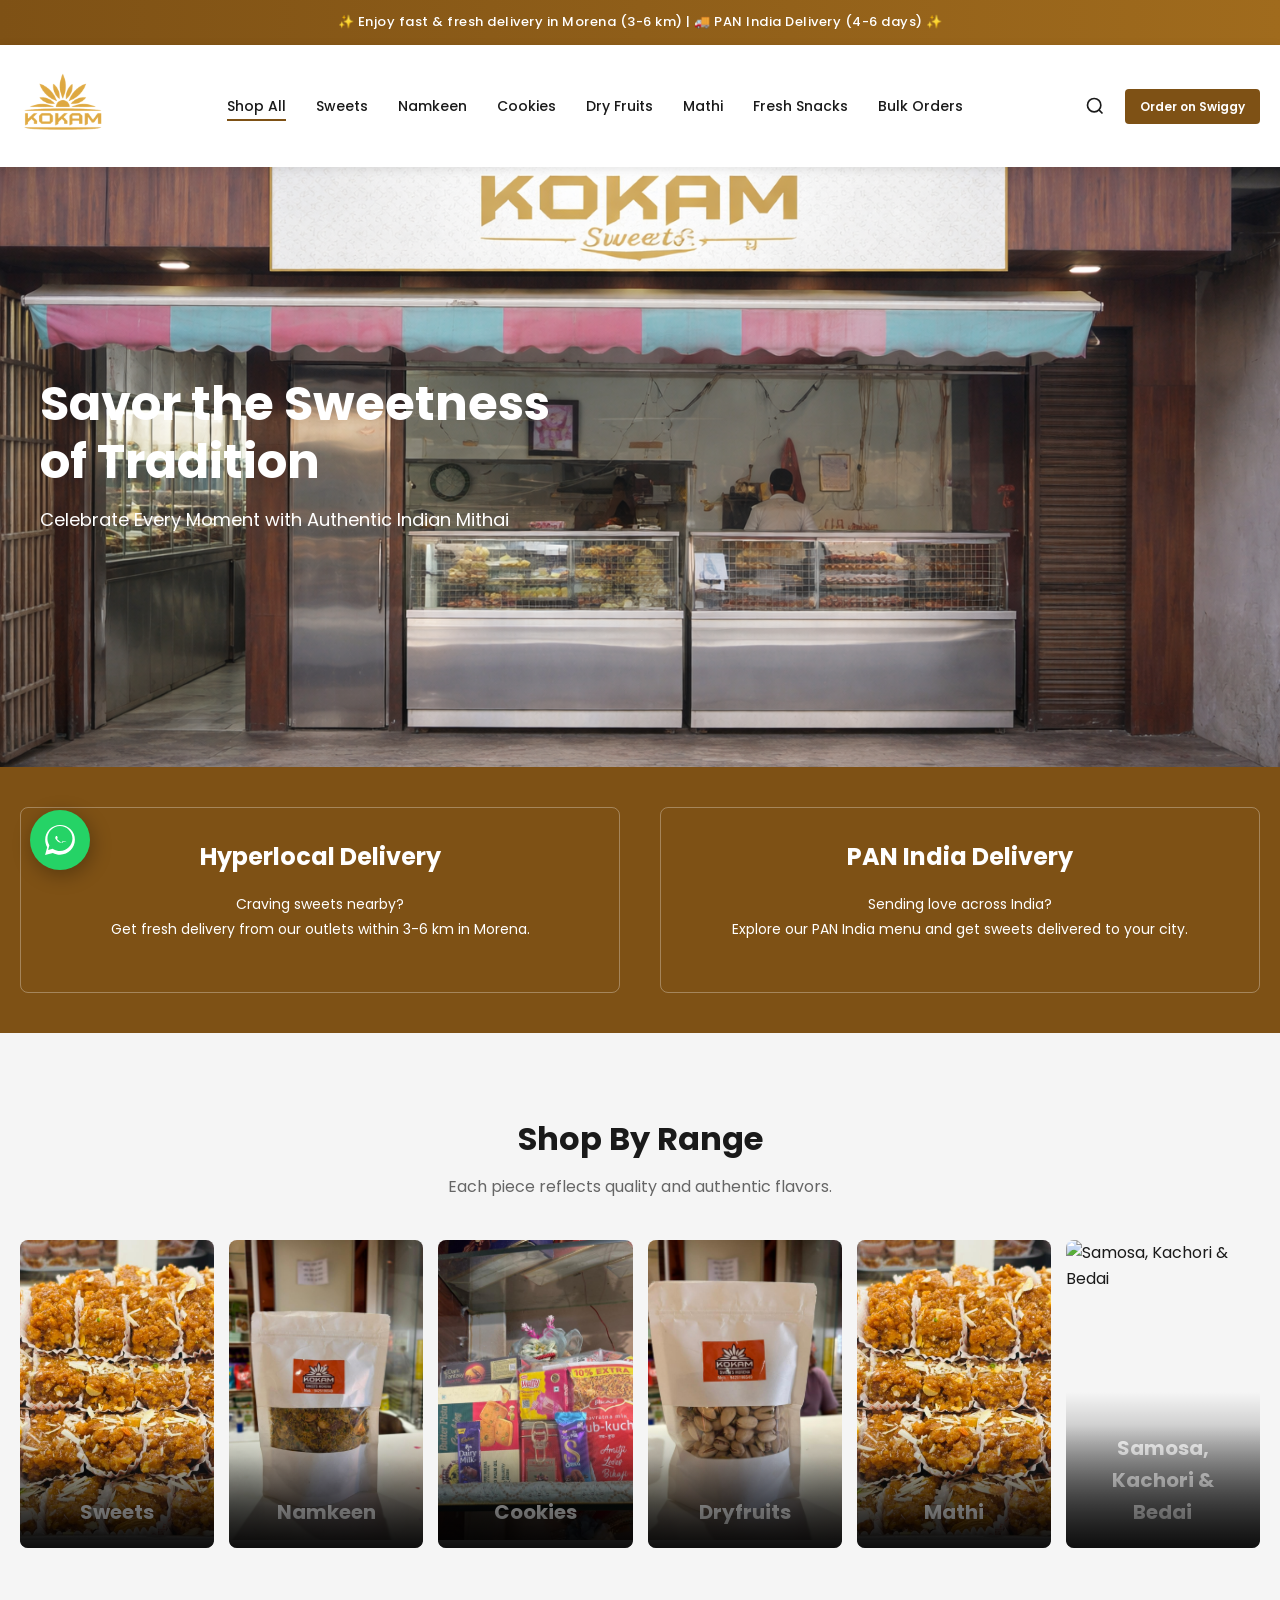
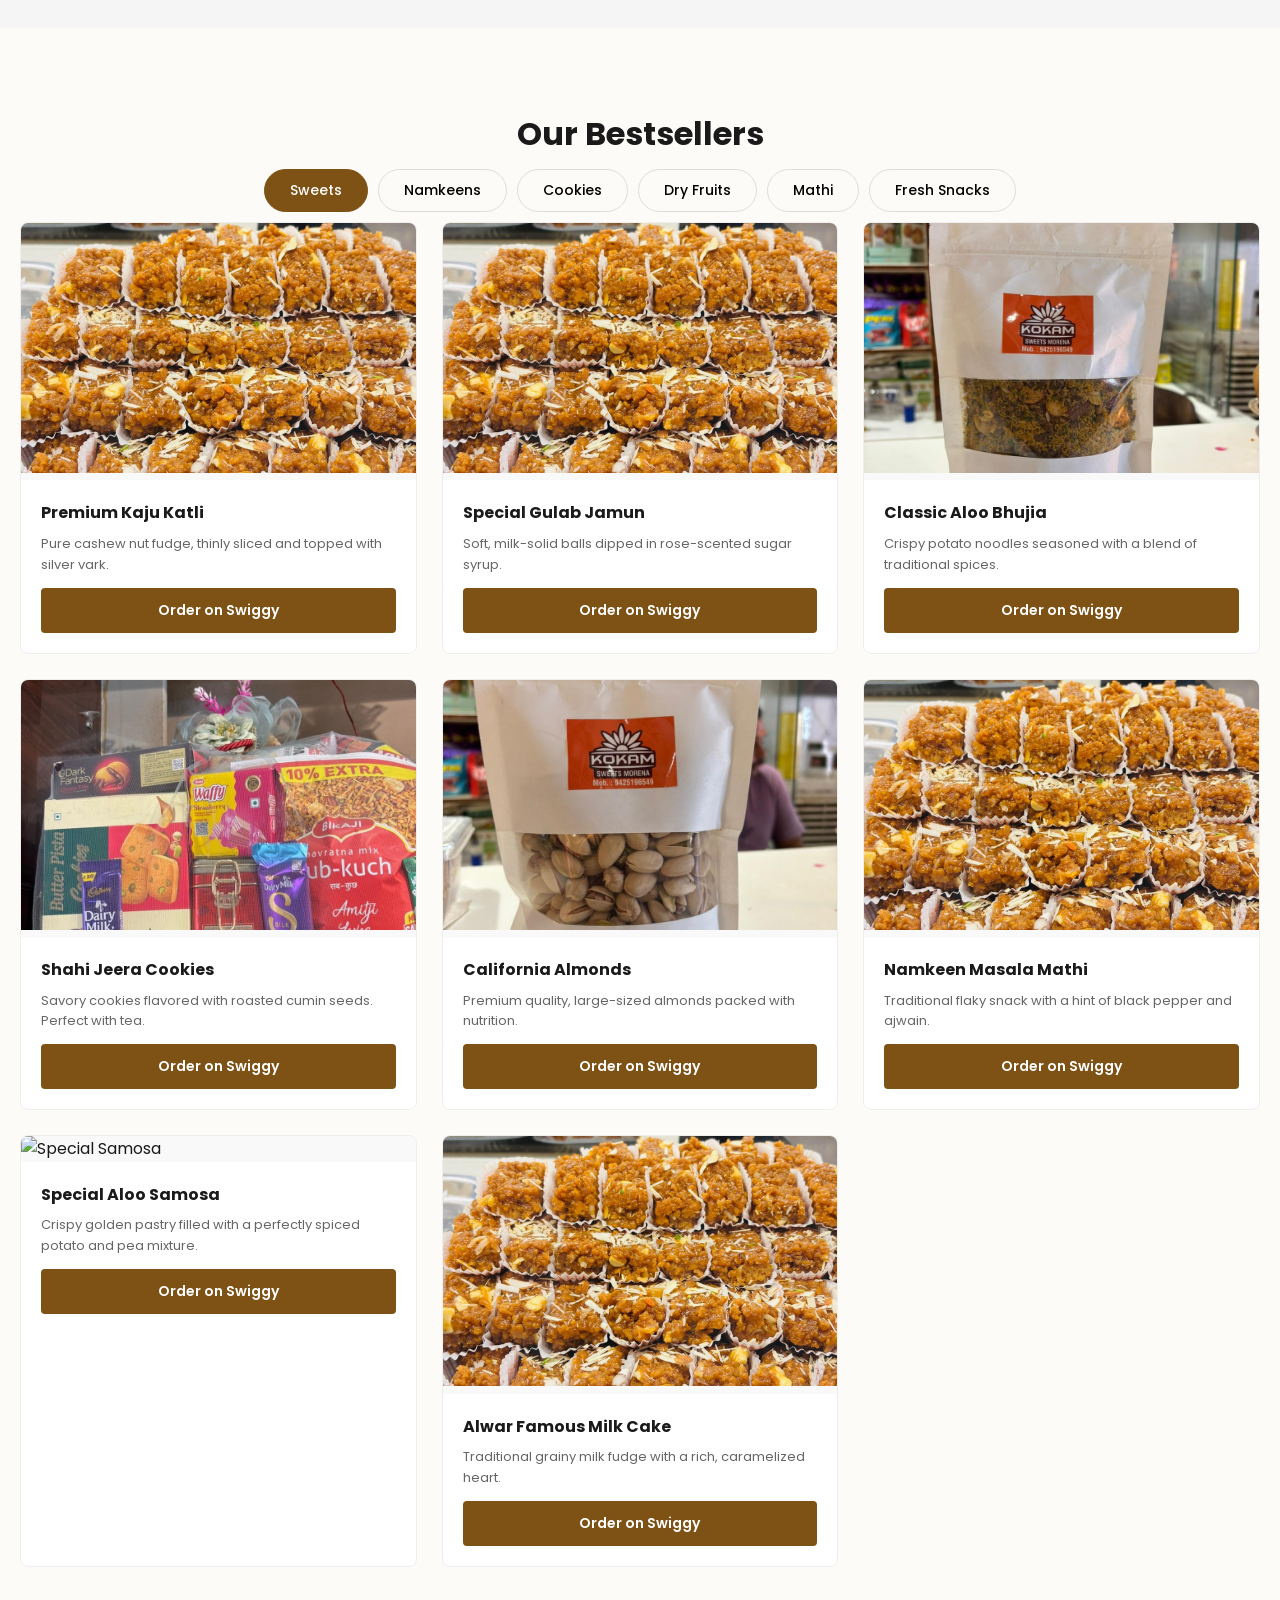
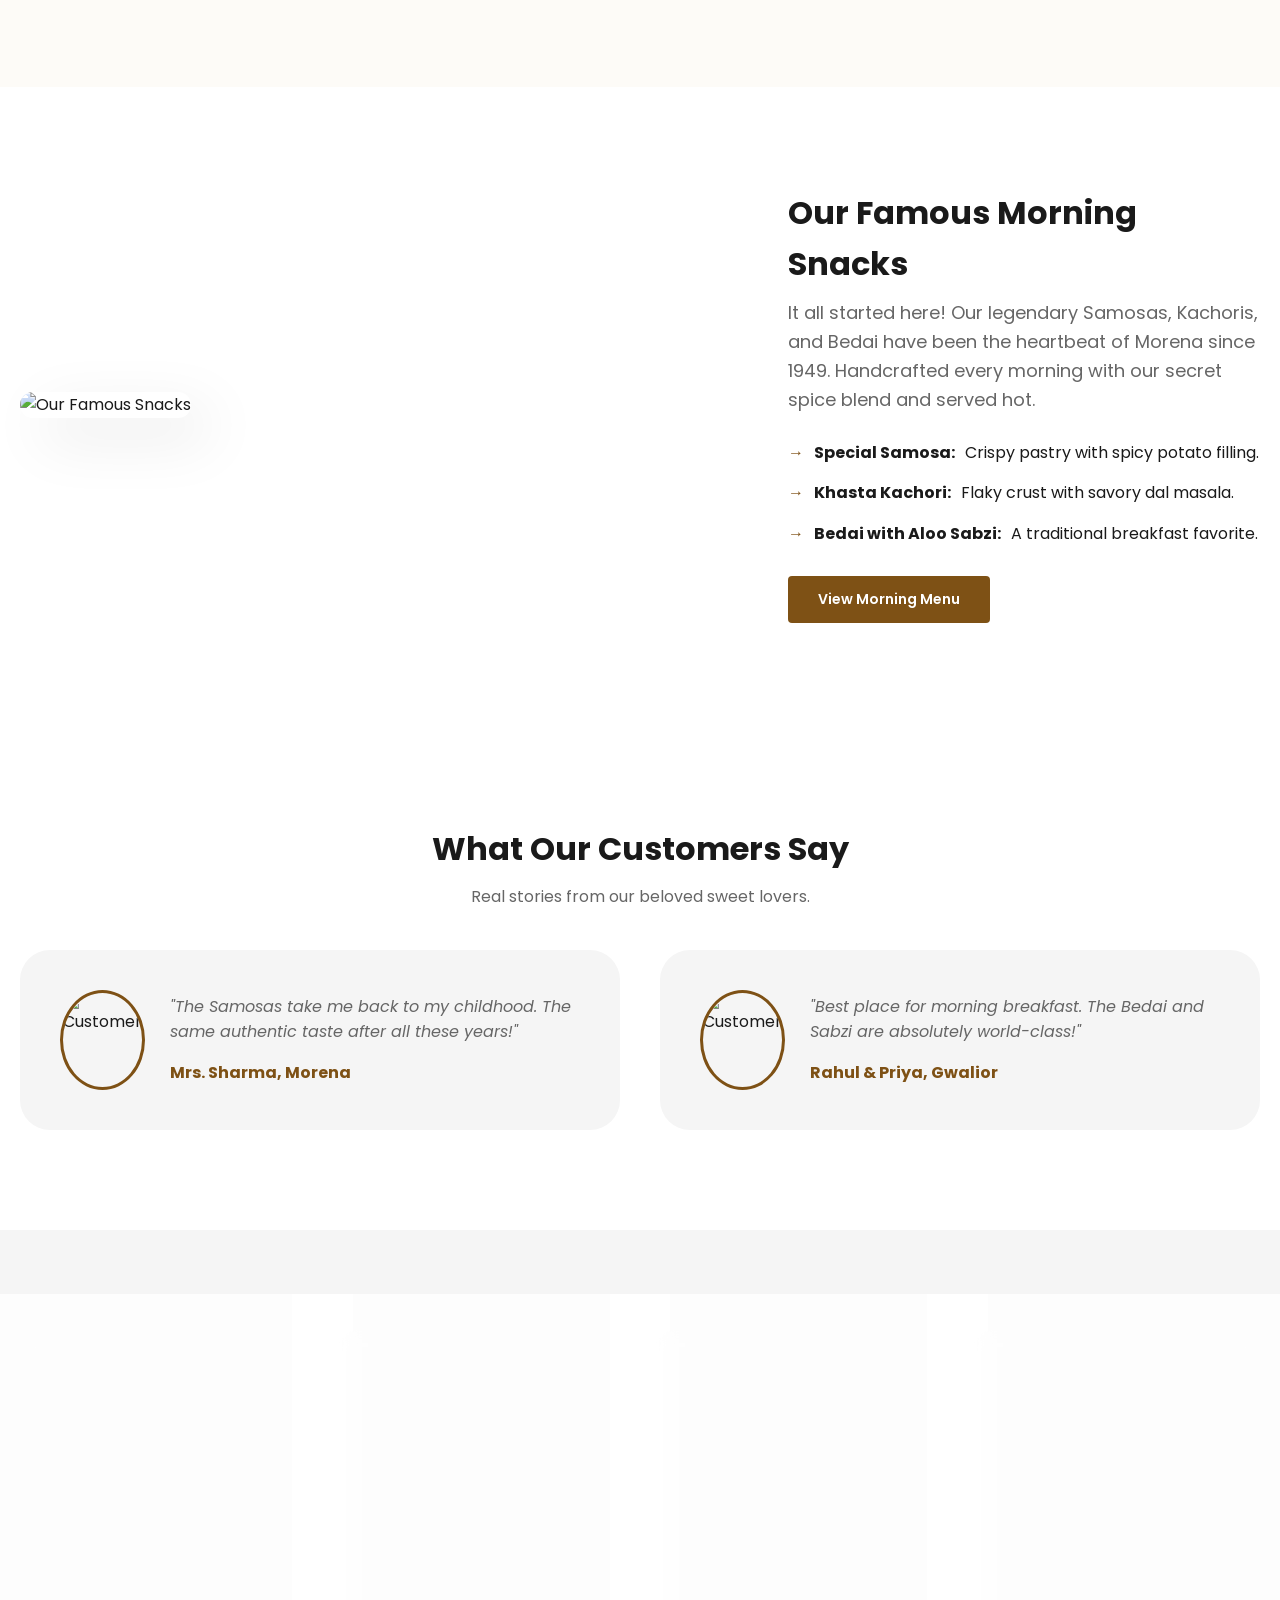
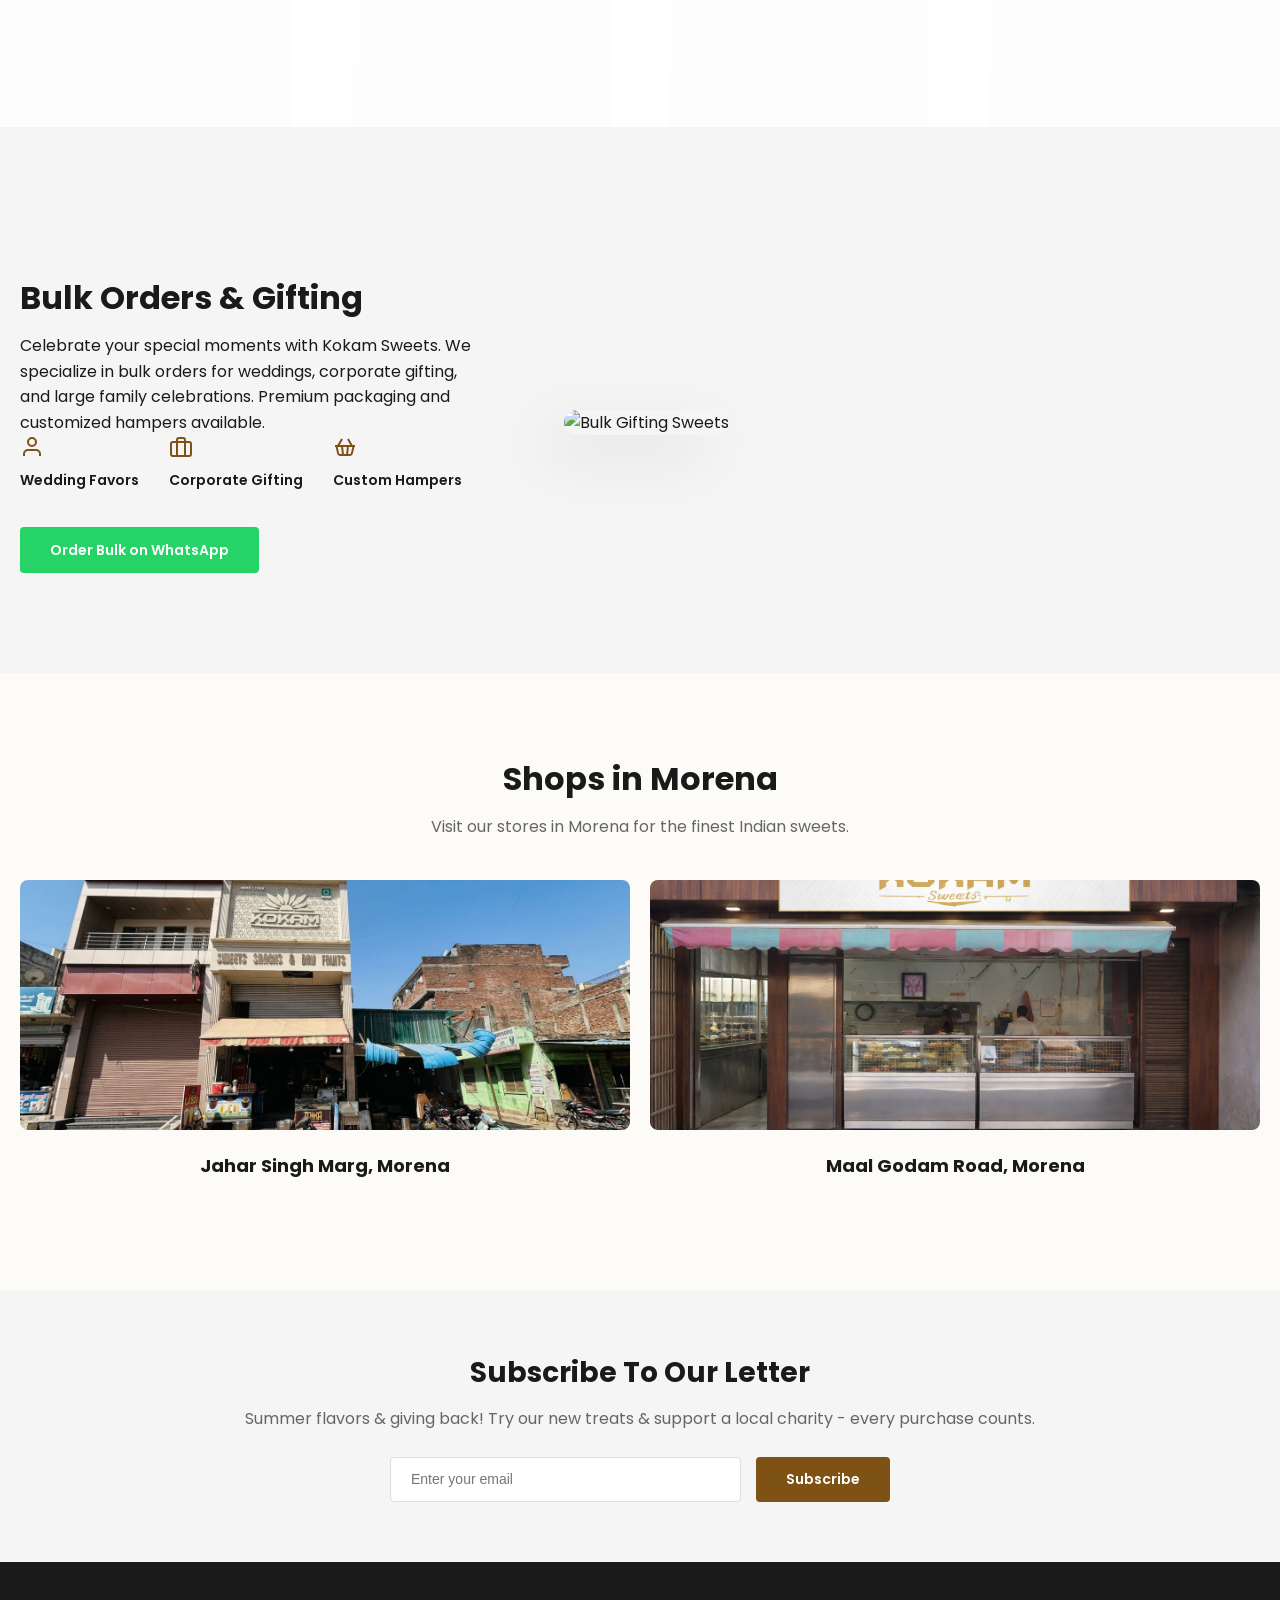
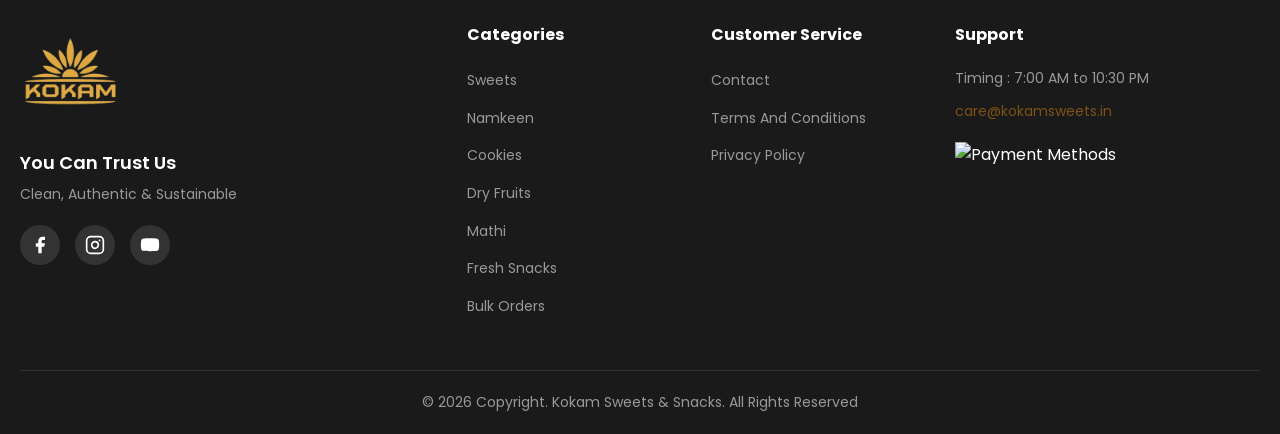
==== index.html @ e4f8dd23 "🚀 Initial deploy for Kokam Sweets: Premium UI & Features" ====
<!DOCTYPE html>
<html lang="en">

<head>
    <meta charset="UTF-8">
    <meta name="viewport" content="width=device-width, initial-scale=1.0">
    <title>Kokam Sweets & Snacks | Authentic Indian Flavors Since 1949</title>
    <meta name="description" content="Discover the legendary taste of Kokam Sweets. Famous for Samosas, Kachoris, and premium Mithai since 1949 in Morena. Order online via Swiggy.">
    <link rel="icon" type="image/png" href="Orange and White Traditional Elegant Indian Sweets Instagram Post.png">
    <link rel="stylesheet" href="styles.css">
    <link rel="preconnect" href="https://fonts.googleapis.com">
    <link rel="preconnect" href="https://fonts.gstatic.com" crossorigin>
    <link href="https://fonts.googleapis.com/css2?family=Poppins:wght@300;400;500;600;700&display=swap"
        rel="stylesheet">
</head>

<body>
    <div class="scroll-progress" id="scrollProgress"></div>
    <div class="bg-blob blob-1"></div>
    <div class="bg-blob blob-2"></div>
    
    <div class="announcement-bar">
        <p>✨ Enjoy fast & fresh delivery in Morena (3-6 km) | 🚚 PAN India Delivery (4-6 days) ✨</p>
    </div>

    <header class="header">
        <div class="container">
            <div class="header-content">
                <a href="index.html" class="logo">
                    <img src="Orange and White Traditional Elegant Indian Sweets Instagram Post.png" alt="Kokam Sweets">
                </a>

                <button class="mobile-menu-btn" onclick="toggleMenu()">
                    <span></span>
                    <span></span>
                    <span></span>
                </button>

                <nav class="nav" id="nav">
                    <button class="nav-close" onclick="toggleMenu()">&times;</button>
                    <ul class="nav-list">
                        <li><a href="index.html" class="nav-link active">Shop All</a></li>
                        <li><a href="sweets.html" class="nav-link">Sweets</a></li>
                        <li><a href="namkeen.html" class="nav-link">Namkeen</a></li>
                        <li><a href="cookies.html" class="nav-link">Cookies</a></li>
                        <li><a href="dryfruits.html" class="nav-link">Dry Fruits</a></li>
                        <li><a href="mathi.html" class="nav-link">Mathi</a></li>
                        <li><a href="snacks.html" class="nav-link">Fresh Snacks</a></li>
                        <li><a href="#bulk" class="nav-link">Bulk Orders</a></li>
                    </ul>
                </nav>
                <div class="nav-overlay" onclick="toggleMenu()"></div>

                <div class="header-actions">
                    <button class="search-btn">
                        <svg xmlns="http://www.w3.org/2000/svg" width="20" height="20" viewBox="0 0 24 24" fill="none"
                            stroke="currentColor" stroke-width="2">
                            <circle cx="11" cy="11" r="8"></circle>
                            <path d="m21 21-4.3-4.3"></path>
                        </svg>
                    </button>
                    <a href="https://www.swiggy.com/city/morena/kokam-sweets-jiwaji-ganj-rest1134304" class="btn-primary" style="padding: 8px 15px; font-size: 12px;">Order on Swiggy</a>
                </div>
            </div>
        </div>
    </header>



    <section class="hero">
        <div class="hero-slider">
            <div class="hero-slide active">
                <img src="banner1.png" alt="Savor the Sweetness of Tradition">
                <div class="hero-content">
                    <h1>Savor the Sweetness<br>of Tradition</h1>
                    <p>Celebrate Every Moment with Authentic Indian Mithai</p>
                </div>
            </div>
        </div>
    </section>

    <section class="delivery-options">
        <div class="container">
            <div class="delivery-grid">
                <div class="delivery-card">
                    <h3>Hyperlocal Delivery</h3>
                    <p>Craving sweets nearby?<br>Get fresh delivery from our outlets within 3-6 km in Morena.</p>
                </div>
                <div class="delivery-card">
                    <h3>PAN India Delivery</h3>
                    <p>Sending love across India?<br>Explore our PAN India menu and get sweets delivered to your city.
                    </p>
                </div>
            </div>
        </div>
    </section>

    <section class="categories reveal">
        <div class="container">
            <h2 class="section-title">Shop By Range</h2>
            <p class="section-subtitle">Each piece reflects quality and authentic flavors.</p>
            <div class="category-grid">
                <a href="sweets.html" class="category-card">
                    <img src="sweets.jpeg"
                        alt="Sweets">
                    <h3>Sweets</h3>
                </a>
                <a href="namkeen.html" class="category-card">
                    <img src="namkeen.jpeg"
                        alt="Namkeen">
                    <h3>Namkeen</h3>
                </a>
                <a href="cookies.html" class="category-card">
                    <img src="cookies.jpeg"
                        alt="Cookies">
                    <h3>Cookies</h3>
                </a>
                <a href="dryfruits.html" class="category-card">
                    <img src="dryfruits.jpeg"
                        alt="Dryfruits">
                    <h3>Dryfruits</h3>
                </a>
                 <a href="mathi.html" class="category-card">
                    <img src="sweets.jpeg"
                        alt="Mathi">
                    <h3>Mathi</h3>
                </a>
                <a href="snacks.html" class="category-card">
                    <img src="signature_snacks_samosa_kachori_1778183928859.png"
                        alt="Samosa, Kachori & Bedai">
                    <h3>Samosa, Kachori & Bedai</h3>
                </a>
            </div>
        </div>
    </section>

    <section class="bestsellers reveal" id="products">
        <div class="container">
            <h2 class="section-title">Our Bestsellers</h2>
            <div class="product-tabs">
                <button class="tab-btn active" data-category="sweets">Sweets</button>
                <button class="tab-btn" data-category="namkeen">Namkeens</button>
                <button class="tab-btn" data-category="cookies">Cookies</button>
                <button class="tab-btn" data-category="dryfruits">Dry Fruits</button>
                <button class="tab-btn" data-category="mathi">Mathi</button>
                <button class="tab-btn" data-category="snacks">Fresh Snacks</button>
                        <div class="product-grid">
                <div class="product-card" data-category="sweets">
                    <div class="product-image">
                        <img src="sweets.jpeg" alt="Kaju Katli">
                    </div>
                    <div class="product-info">
                        <h3>Premium Kaju Katli</h3>
                        <p class="product-desc">Pure cashew nut fudge, thinly sliced and topped with silver vark.</p>
                        <button class="add-to-cart">Order on Swiggy</button>
                    </div>
                </div>

                <div class="product-card" data-category="sweets">
                    <div class="product-image">
                        <img src="sweets.jpeg" alt="Gulab Jamun">
                    </div>
                    <div class="product-info">
                        <h3>Special Gulab Jamun</h3>
                        <p class="product-desc">Soft, milk-solid balls dipped in rose-scented sugar syrup.</p>
                        <button class="add-to-cart">Order on Swiggy</button>
                    </div>
                </div>

                <div class="product-card" data-category="namkeen">
                    <div class="product-image">
                        <img src="namkeen.jpeg" alt="Aloo Bhujia">
                    </div>
                    <div class="product-info">
                        <h3>Classic Aloo Bhujia</h3>
                        <p class="product-desc">Crispy potato noodles seasoned with a blend of traditional spices.</p>
                        <button class="add-to-cart">Order on Swiggy</button>
                    </div>
                </div>

                <div class="product-card" data-category="cookies">
                    <div class="product-image">
                        <img src="cookies.jpeg" alt="Jeera Cookies">
                    </div>
                    <div class="product-info">
                        <h3>Shahi Jeera Cookies</h3>
                        <p class="product-desc">Savory cookies flavored with roasted cumin seeds. Perfect with tea.</p>
                        <button class="add-to-cart">Order on Swiggy</button>
                    </div>
                </div>

                <div class="product-card" data-category="dryfruits">
                    <div class="product-image">
                        <img src="dryfruits.jpeg" alt="California Almonds">
                    </div>
                    <div class="product-info">
                        <h3>California Almonds</h3>
                        <p class="product-desc">Premium quality, large-sized almonds packed with nutrition.</p>
                        <button class="add-to-cart">Order on Swiggy</button>
                    </div>
                </div>

                <div class="product-card" data-category="mathi">
                    <div class="product-image">
                        <img src="sweets.jpeg" alt="Masala Mathi">
                    </div>
                    <div class="product-info">
                        <h3>Namkeen Masala Mathi</h3>
                        <p class="product-desc">Traditional flaky snack with a hint of black pepper and ajwain.</p>
                        <button class="add-to-cart">Order on Swiggy</button>
                    </div>
                </div>

                <div class="product-card" data-category="snacks">
                    <div class="product-image">
                        <img src="signature_snacks_samosa_kachori_1778183928859.png" alt="Special Samosa">
                    </div>
                    <div class="product-info">
                        <h3>Special Aloo Samosa</h3>
                        <p class="product-desc">Crispy golden pastry filled with a perfectly spiced potato and pea mixture.</p>
                        <button class="add-to-cart">Order on Swiggy</button>
                    </div>
                </div>

                <div class="product-card" data-category="sweets">
                    <div class="product-image">
                        <img src="sweets.jpeg" alt="Milk Cake">
                    </div>
                    <div class="product-info">
                        <h3>Alwar Famous Milk Cake</h3>
                        <p class="product-desc">Traditional grainy milk fudge with a rich, caramelized heart.</p>
                        <button class="add-to-cart">Order on Swiggy</button>
                    </div>
                </div>
            </div>
        </div>
    </section>

    <section class="signature-snacks reveal">
        <div class="container">
            <div class="snacks-content">
                <div class="snacks-image">
                    <img src="signature_snacks_samosa_kachori_1778183928859.png" alt="Our Famous Snacks">
                </div>
                <div class="snacks-text">
                    <h2 class="section-title" style="text-align: left;">Our Famous Morning Snacks</h2>
                    <p>It all started here! Our legendary Samosas, Kachoris, and Bedai have been the heartbeat of Morena since 1949. Handcrafted every morning with our secret spice blend and served hot.</p>
                    <ul class="snacks-list">
                        <li><strong>Special Samosa:</strong> Crispy pastry with spicy potato filling.</li>
                        <li><strong>Khasta Kachori:</strong> Flaky crust with savory dal masala.</li>
                        <li><strong>Bedai with Aloo Sabzi:</strong> A traditional breakfast favorite.</li>
                    </ul>
                    <a href="snacks.html" class="btn-primary">View Morning Menu</a>
                </div>
            </div>
        </div>
    </section>

    <section class="testimonials reveal">
        <div class="container">
            <h2 class="section-title">What Our Customers Say</h2>
            <p class="section-subtitle">Real stories from our beloved sweet lovers.</p>
            <div class="testimonial-grid">
                <div class="testimonial-card">
                    <img src="customer_testimonial_1_1778184072476.png" alt="Customer" class="testimonial-img">
                    <div class="testimonial-text">
                        <p>"The Samosas take me back to my childhood. The same authentic taste after all these years!"</p>
                        <div class="testimonial-author">Mrs. Sharma, Morena</div>
                    </div>
                </div>
                <div class="testimonial-card">
                    <img src="customer_testimonial_2_1778184093010.png" alt="Customer" class="testimonial-img">
                    <div class="testimonial-text">
                        <p>"Best place for morning breakfast. The Bedai and Sabzi are absolutely world-class!"</p>
                        <div class="testimonial-author">Rahul & Priya, Gwalior</div>
                    </div>
                </div>
            </div>
        </div>
    </section>

    <section class="features reveal">
        <div class="container">
            <div class="features-grid">
                <div class="feature-card">
                    <img src="Anil ji.jpeg"
                        alt="Anil Ji">
                    <h4>Anil Ji</h4>
                </div>
                <div class="feature-card">
                    <img src="Shri Kokam ji.png"
                        alt="Late Shri Kokam Ji Since 1949">
                    <h4>Late Shri Kokam Ji Since 1949</h4>
                </div>
                <div class="feature-card">
                    <img src="Gautam.jpeg"
                        alt="Gautam">
                    <h4>Gautam</h4>
                </div>
                <div class="feature-card">
                    <img src="https://kokamsweets.in/cdn/shop/files/ISO_f9e74dfe-006e-4167-ba6a-396f7e85475b.svg"
                        alt="ISO Certified">
                    <h4>ISO Certified</h4>
                </div>
            </div>
        </div>
    </section>

    <section class="bulk-orders reveal" id="bulk">
        <div class="container">
            <div class="bulk-content">
                <div class="bulk-text">
                    <h2 class="section-title" style="text-align: left;">Bulk Orders & Gifting</h2>
                    <p>Celebrate your special moments with Kokam Sweets. We specialize in bulk orders for weddings, corporate gifting, and large family celebrations. Premium packaging and customized hampers available.</p>
                    <div class="bulk-features">
                        <div class="bulk-feature">
                            <svg xmlns="http://www.w3.org/2000/svg" width="24" height="24" viewBox="0 0 24 24" fill="none" stroke="currentColor" stroke-width="2"><path d="M20 21v-2a4 4 0 0 0-4-4H8a4 4 0 0 0-4 4v2"></path><circle cx="12" cy="7" r="4"></circle></svg>
                            <span>Wedding Favors</span>
                        </div>
                        <div class="bulk-feature">
                            <svg xmlns="http://www.w3.org/2000/svg" width="24" height="24" viewBox="0 0 24 24" fill="none" stroke="currentColor" stroke-width="2"><rect x="2" y="7" width="20" height="14" rx="2" ry="2"></rect><path d="M16 21V5a2 2 0 0 0-2-2h-4a2 2 0 0 0-2 2v16"></path></svg>
                            <span>Corporate Gifting</span>
                        </div>
                        <div class="bulk-feature">
                            <svg xmlns="http://www.w3.org/2000/svg" width="24" height="24" viewBox="0 0 24 24" fill="none" stroke="currentColor" stroke-width="2"><path d="m5 11 4-7"></path><path d="m19 11-4-7"></path><path d="M2 11h20"></path><path d="m3.5 11 1.6 7.4a2 2 0 0 0 2 1.6h9.8a2 2 0 0 0 2-1.6l1.7-7.4"></path><path d="m9 11 1 9"></path><path d="m15 11-1 9"></path></svg>
                            <span>Custom Hampers</span>
                        </div>
                    </div>
                    <a href="https://wa.me/919876543210?text=Hello,%20I%20am%20interested%20in%20placing%20a%20bulk%20order%20for%20an%20event." class="btn-primary" style="background-color: #25d366; border-color: #25d366;">Order Bulk on WhatsApp</a>
                </div>
                <div class="bulk-image">
                    <img src="bulk_gifting_sweets_1778184535488.png" alt="Bulk Gifting Sweets">
                </div>
            </div>
        </div>
    </section>

    <section class="outlets reveal">
        <div class="container">
            <h2 class="section-title">Shops in Morena</h2>
            <p class="section-subtitle">Visit our stores in Morena for the finest Indian sweets.</p>
            <div class="outlets-grid">
                <div class="outlet-card">
                    <img src="jahar singh mark.png"
                        alt="Jahar Singh Marg">
                    <h4>Jahar Singh Marg, Morena</h4>
                </div>
                <div class="outlet-card">
                    <img src="banner1.png"
                        alt="Maal Godam Road">
                    <h4>Maal Godam Road, Morena</h4>
                </div>
            </div>
        </div>
    </section>

    <section class="newsletter">
        <div class="container">
            <h2>Subscribe To Our Letter</h2>
            <p>Summer flavors & giving back! Try our new treats & support a local charity - every purchase counts.</p>
            <form class="newsletter-form">
                <input type="email" placeholder="Enter your email">
                <button type="submit" class="btn-primary">Subscribe</button>
            </form>
        </div>
    </section>

    <footer class="footer">
        <div class="container">
            <div class="footer-grid">
                <div class="footer-col">
                    <img src="Orange and White Traditional Elegant Indian Sweets Instagram Post.png" alt="Kokam Sweets"
                        class="footer-logo">
                    <p class="footer-tagline">You Can Trust Us</p>
                    <p class="footer-desc">Clean, Authentic & Sustainable</p>
                    <div class="social-links">
                        <a href="#"><svg xmlns="http://www.w3.org/2000/svg" width="20" height="20" viewBox="0 0 24 24"
                                fill="currentColor">
                                <path d="M18 2h-3a5 5 0 0 0-5 5v3H7v4h3v8h4v-8h3l1-4h-4V7a1 1 0 0 1 1-1h3z"></path>
                            </svg></a>
                        <a href="#"><svg xmlns="http://www.w3.org/2000/svg" width="20" height="20" viewBox="0 0 24 24"
                                fill="none" stroke="currentColor" stroke-width="2" stroke-linecap="round"
                                stroke-linejoin="round">
                                <rect x="2" y="2" width="20" height="20" rx="5" ry="5"></rect>
                                <path d="M16 11.37A4 4 0 1 1 12.63 8 4 4 0 0 1 16 11.37z"></path>
                                <line x1="17.5" y1="6.5" x2="17.51" y2="6.5"></line>
                            </svg></a>
                        <a href="#"><svg xmlns="http://www.w3.org/2000/svg" width="20" height="20" viewBox="0 0 24 24"
                                fill="currentColor">
                                <path
                                    d="M22.54 6.42a2.78 2.78 0 0 0-1.94-2C18.88 4 12 4 12 4s-6.88 0-8.6.46a2.78 2.78 0 0 0-1.94 2A29 29 0 0 0 1 11.75a29 29 0 0 0 .46 5.33A2.78 2.78 0 0 0 3.4 19c1.72.46 8.6.46 8.6.46s6.88 0 8.6-.46a2.78 2.78 0 0 0 1.94-2 29 29 0 0 0 .46-5.25 29 29 0 0 0-.46-5.33z">
                                </path>
                                <polygon points="9.75 15.02 15.5 11.75 9.75 8.48 9.75 15.02"></polygon>
                            </svg></a>
                    </div>
                </div>
                <div class="footer-col">
                    <h4>Categories</h4>
                    <ul>
                        <li><a href="sweets.html">Sweets</a></li>
                        <li><a href="namkeen.html">Namkeen</a></li>
                        <li><a href="cookies.html">Cookies</a></li>
                        <li><a href="dryfruits.html">Dry Fruits</a></li>
                        <li><a href="mathi.html">Mathi</a></li>
                        <li><a href="snacks.html">Fresh Snacks</a></li>
                        <li><a href="#bulk">Bulk Orders</a></li>
                    </ul>
                </div>
                <div class="footer-col">
                    <h4>Customer Service</h4>
                    <ul>
                        <li><a href="#">Contact</a></li>
                        <li><a href="#">Terms And Conditions</a></li>
                        <li><a href="#">Privacy Policy</a></li>
                    </ul>
                </div>
                <div class="footer-col">
                    <h4>Support</h4>
                    <p class="timing">Timing : 7:00 AM to 10:30 PM</p>
                    <a href="mailto:care@kokamsweets.in" class="email">care@kokamsweets.in</a>
                    <div class="payment-methods">
                        <img src="https://kokamsweets.in/cdn/shop/files/Frame_26.svg?v=1748255519&width=360"
                            alt="Payment Methods">
                    </div>
                </div>
            </div>
            <div class="footer-bottom">
                <p>&copy; 2026 Copyright. Kokam Sweets & Snacks. All Rights Reserved</p>
            </div>
        </div>
    </footer>

    <a href="https://wa.me/919876543210" class="whatsapp-float" target="_blank">
        <svg xmlns="http://www.w3.org/2000/svg" width="30" height="30" viewBox="0 0 24 24" fill="currentColor"><path d="M.057 24l1.687-6.163c-1.041-1.804-1.588-3.849-1.588-5.946 0-6.556 5.332-11.888 11.888-11.888 3.176 0 6.161 1.237 8.404 3.48s3.481 5.229 3.481 8.406c0 6.556-5.332 11.888-11.888 11.888-2.01 0-3.986-.51-5.744-1.472l-6.24 1.695zm6.386-4.74l.356.211c1.545.918 3.327 1.402 5.158 1.402 5.513 0 10-4.487 10-10 0-2.671-1.04-5.181-2.929-7.07-1.888-1.889-4.399-2.93-7.071-2.93-5.513 0-10 4.487-10 10 0 1.764.463 3.486 1.339 5.01l.232.406-1.012 3.693 3.791-1.026zm11.033-5.513c-.274-.137-1.62-.8-1.871-.892-.251-.092-.434-.137-.617.137-.183.274-.708.892-.868 1.074-.16.183-.32.206-.594.069-.274-.137-1.157-.426-2.204-1.36-1.047-.933-1.047-.933-1.047-.933.001-.001-.001 0 0 0-.215-.224-.461-.555-.54-.693-.079-.138-.009-.212.06-.281.062-.062.137-.16.206-.24.069-.079.092-.137.137-.229.046-.092.023-.172-.011-.24-.034-.069-.32-.777-.439-1.063-.116-.279-.234-.241-.32-.241-.082-.001-.177-.001-.272-.001-.095 0-.248.036-.378.177-.13.142-.495.484-.495 1.18 0 .696.505 1.368.574 1.46.069.092.994 1.518 2.41 2.129.337.145.599.231.803.296.338.107.646.091.889.056.272-.04.836-.342 1.031-.696.194-.354.194-.657.137-.696-.057-.04-.206-.114-.48-.251z"/></svg>
    </a>

    <button id="backToTop" class="back-to-top">
        <svg xmlns="http://www.w3.org/2000/svg" width="24" height="24" viewBox="0 0 24 24" fill="none" stroke="currentColor" stroke-width="2" stroke-linecap="round" stroke-linejoin="round"><path d="m18 15-6-6-6 6"/></svg>
    </button>

    <script src="script.js"></script>
</body>

</html>
---- styles.css ----
* {
    margin: 0;
    padding: 0;
    box-sizing: border-box;
}

:root {
    --primary-color: #7E5115;
    --primary-dark: #c41e1a;
    --secondary-color: #f5f5f5;
    --text-dark: #1a1a1a;
    --text-light: #666666;
    --white: #ffffff;
    --gold: #d4af37;
    --shadow: 0 2px 10px rgba(0, 0, 0, 0.1);
    --transition: all 0.3s ease;
}

.scroll-progress {
    position: fixed;
    top: 0;
    left: 0;
    width: 0%;
    height: 4px;
    background: linear-gradient(to right, var(--primary-color), var(--accent-color));
    z-index: 2000;
}

html {
    scroll-behavior: smooth;
}

body {
    font-family: 'Poppins', sans-serif;
    color: var(--text-dark);
    background-color: #fdfbf7;
    line-height: 1.6;
    overflow-x: hidden;
}

/* Scroll Reveal Base */
.reveal {
    opacity: 0;
    transform: translateY(30px);
    transition: all 0.8s cubic-bezier(0.4, 0, 0.2, 1);
}

.reveal.active {
    opacity: 1;
    transform: translateY(0);
}

/* Decorative Background Blobs */
.bg-blob {
    position: fixed;
    width: 500px;
    height: 500px;
    background: radial-gradient(circle, rgba(126, 81, 21, 0.05) 0%, transparent 70%);
    z-index: -1;
    border-radius: 50%;
    filter: blur(50px);
}

.blob-1 { top: -200px; right: -200px; }
.blob-2 { bottom: -200px; left: -200px; }

.container {
    max-width: 1400px;
    margin: 0 auto;
    padding: 0 20px;
}

a {
    text-decoration: none;
    color: inherit;
}

ul {
    list-style: none;
}

img {
    max-width: 100%;
    height: auto;
}

button {
    font-family: inherit;
    cursor: pointer;
    border: none;
    background: none;
}

.announcement-bar {
    background: linear-gradient(90deg, var(--primary-color), #a06b1d);
    color: var(--white);
    text-align: center;
    padding: 12px 20px;
    font-size: 13px;
    font-weight: 500;
    letter-spacing: 0.5px;
}

.back-to-top {
    position: fixed;
    bottom: 30px;
    right: 30px;
    background-color: var(--primary-color);
    color: var(--white);
    width: 45px;
    height: 45px;
    border-radius: 50%;
    display: flex;
    align-items: center;
    justify-content: center;
    box-shadow: 0 4px 15px rgba(0,0,0,0.2);
    opacity: 0;
    visibility: hidden;
    transition: var(--transition);
    z-index: 2000;
    cursor: pointer;
}

.back-to-top.visible {
    opacity: 1;
    visibility: visible;
}

.back-to-top:hover {
    background-color: var(--primary-dark);
    transform: translateY(-5px);
}

.announcement-bar strong {
    text-decoration: underline;
}

.header {
    background-color: var(--white);
    box-shadow: var(--shadow);
    position: sticky;
    top: 0;
    z-index: 1000;
}

.header-content {
    display: flex;
    align-items: center;
    justify-content: space-between;
    padding: 15px 0;
    gap: 30px;
}

.logo img {
    height: 85px;
    width: auto;
    background-color: transparent;
}

.nav {
    flex: 1;
}

.nav-list {
    display: flex;
    gap: 30px;
    justify-content: center;
}

.nav-link {
    font-size: 14px;
    font-weight: 500;
    color: var(--text-dark);
    transition: var(--transition);
    position: relative;
}

.nav-link::after {
    content: '';
    position: absolute;
    bottom: -5px;
    left: 0;
    width: 0;
    height: 2px;
    background-color: var(--primary-color);
    transition: var(--transition);
}

.nav-link:hover::after,
.nav-link.active::after {
    width: 100%;
}

.nav-link:hover {
    color: var(--primary-color);
}

.header-actions {
    display: flex;
    align-items: center;
    gap: 20px;
}

.search-btn,
.account-btn,
.wishlist-btn,
.cart-btn {
    display: flex;
    align-items: center;
    justify-content: center;
    gap: 8px;
    font-size: 14px;
    font-weight: 500;
    color: var(--text-dark);
    position: relative;
}

.cart-btn {
    position: relative;
}

.cart-count {
    position: absolute;
    top: -8px;
    right: -8px;
    background-color: var(--primary-color);
    color: var(--white);
    font-size: 11px;
    width: 18px;
    height: 18px;
    border-radius: 50%;
    display: flex;
    align-items: center;
    justify-content: center;
}

.btn-primary {
    display: inline-block;
    background-color: var(--primary-color);
    color: var(--white);
    padding: 12px 30px;
    font-size: 14px;
    font-weight: 600;
    border-radius: 4px;
    transition: var(--transition);
}

.btn-primary:hover {
    background-color: var(--primary-dark);
}

.btn-outline {
    display: inline-block;
    border: 2px solid var(--white);
    color: var(--white);
    padding: 10px 25px;
    font-size: 14px;
    font-weight: 600;
    border-radius: 4px;
    transition: var(--transition);
}

.btn-outline:hover {
    background-color: var(--white);
    color: var(--primary-color);
}

.hero {
    position: relative;
    overflow: hidden;
}

.hero-slide {
    position: relative;
    height: 600px;
    display: flex;
    align-items: center;
}

.hero-slide img {
    position: absolute;
    width: 100%;
    height: 100%;
    object-fit: cover;
   
}

.hero-content {
    position: relative;
    z-index: 10;
    max-width: 600px;
    padding: 40px;
    color: var(--white);
}

.hero-content h1 {
    font-size: 48px;
    font-weight: 700;
    margin-bottom: 15px;
    line-height: 1.2;
}

.hero-content p {
    font-size: 18px;
    margin-bottom: 25px;
}

.delivery-options {
    background-color: var(--primary-color);
    padding: 40px 0;
}

.delivery-grid {
    display: grid;
    grid-template-columns: repeat(2, 1fr);
    gap: 40px;
}

.delivery-card {
    text-align: center;
    color: var(--white);
    padding: 30px;
    border: 1px solid rgba(255, 255, 255, 0.3);
    border-radius: 8px;
}

.delivery-card h3 {
    font-size: 24px;
    margin-bottom: 15px;
}

.delivery-card p {
    font-size: 14px;
    margin-bottom: 20px;
    line-height: 1.8;
}

.section-title {
    font-size: 32px;
    text-align: center;
    margin-bottom: 10px;
}

.section-subtitle {
    text-align: center;
    color: var(--text-light);
    margin-bottom: 40px;
}

.categories {
    padding: 80px 0;
    background-color: var(--secondary-color);
}

.category-grid {
    display: grid;
    grid-template-columns: repeat(6, 1fr);
    gap: 15px;
}

.category-card {
    position: relative;
    display: block;
    overflow: hidden;
    border-radius: 8px;
    transition: var(--transition);
}

.category-card img {
    width: 100%;
    height: 300px;
    object-fit: cover;
    transition: var(--transition);
}

.category-card:hover img {
    transform: scale(1.05);
}

.category-card::after {
    content: '';
    position: absolute;
    top: 0;
    left: 0;
    right: 0;
    bottom: 0;
    background: linear-gradient(to bottom, transparent 60%, rgba(0,0,0,0.8));
    opacity: 1;
}

.category-card h3 {
    position: absolute;
    bottom: 0;
    left: 0;
    right: 0;
    background: linear-gradient(transparent, rgba(0, 0, 0, 0.7));
    color: var(--white);
    padding: 40px 20px 20px;
    font-size: 20px;
    text-align: center;
}

.category-hero {
    background: linear-gradient(135deg, var(--primary-color), #8B4513);
    padding: 80px 0;
    text-align: center;
}

.category-hero .hero-content h1 {
    text-shadow: 0 0 20px rgba(255, 215, 0, 0.9), 0 0 40px rgba(255, 215, 0, 0.6);
}

.category-hero .hero-content p {
    text-shadow: 0 0 15px rgba(255, 255, 255, 0.8);
}

.products {
    padding: 60px 0;
    text-align: center;
}

.products h2 {
    font-size: 32px;
    margin-bottom: 20px;
    color: var(--text-color);
}

.bestsellers {
    padding: 80px 0;
}

.product-tabs {
    display: flex;
    justify-content: center;
    gap: 10px;
    margin-bottom: 40px;
    flex-wrap: wrap;
}

.tab-btn {
    padding: 10px 25px;
    font-size: 14px;
    font-weight: 500;
    border: 1px solid #ddd;
    border-radius: 25px;
    transition: var(--transition);
}

.tab-btn.active {
    background-color: var(--primary-color);
    color: var(--white);
    border-color: var(--primary-color);
}

.tab-btn:hover {
    border-color: var(--primary-color);
    color: var(--primary-color);
}

.product-grid {
    display: grid;
    grid-template-columns: repeat(3, 1fr);
    gap: 25px;
}

.product-card {
    background-color: var(--white);
    border: 1px solid #eee;
    border-radius: 8px;
    overflow: hidden;
    transition: var(--transition);
}

.product-card:hover {
    box-shadow: var(--shadow);
}

.product-image {
    position: relative;
    background-color: #f9f9f9;
    overflow: hidden;
}

.product-image img {
    width: 100%;
    height: 250px;
    object-fit: cover;
}

.badge {
    position: absolute;
    top: 10px;
    left: 10px;
    padding: 5px 12px;
    font-size: 12px;
    font-weight: 600;
    border-radius: 4px;
}

.badge.sold-out {
    background-color: var(--text-dark);
    color: var(--white);
}

.product-image .wishlist-btn {
    position: absolute;
    top: 10px;
    right: 10px;
    width: 35px;
    height: 35px;
    background-color: var(--white);
    border-radius: 50%;
    display: flex;
    align-items: center;
    justify-content: center;
    box-shadow: var(--shadow);
}

.product-info {
    padding: 20px;
}

.product-info h3 {
    font-size: 16px;
    margin-bottom: 8px;
}

.product-desc {
    font-size: 13px;
    color: var(--text-light);
    margin-bottom: 12px;
    display: -webkit-box;
    -webkit-line-clamp: 2;
    line-clamp: 2;
    -webkit-box-orient: vertical;
    overflow: hidden;
}

.product-price {
    display: flex;
    align-items: baseline;
    gap: 5px;
    margin-bottom: 12px;
}

.price {
    font-size: 18px;
    font-weight: 600;
    color: var(--primary-color);
}

.unit {
    font-size: 14px;
    color: var(--text-light);
}

.weight-options {
    display: flex;
    gap: 8px;
    margin-bottom: 15px;
}

.weight-btn {
    padding: 8px 15px;
    font-size: 13px;
    border: 1px solid #ddd;
    border-radius: 4px;
    transition: var(--transition);
}

.weight-btn.active {
    background-color: var(--primary-color);
    color: var(--white);
    border-color: var(--primary-color);
}

.weight-btn:hover:not(.active) {
    border-color: var(--primary-color);
}

.add-to-cart {
    width: 100%;
    padding: 12px;
    background-color: var(--primary-color);
    color: var(--white);
    font-size: 14px;
    font-weight: 600;
    border-radius: 4px;
    transition: var(--transition);
}

.add-to-cart:hover {
    background-color: var(--primary-dark);
}

.signature-snacks {
    padding: 100px 0;
    background-color: var(--white);
}

.snacks-content {
    display: grid;
    grid-template-columns: 1.2fr 0.8fr;
    gap: 60px;
    align-items: center;
}

.snacks-image img {
    width: 100%;
    border-radius: 20px;
    box-shadow: 20px 20px 60px rgba(0,0,0,0.1);
    transition: var(--transition);
}

.snacks-image:hover img {
    transform: scale(1.02);
}

.snacks-text p {
    font-size: 18px;
    color: var(--text-light);
    margin-bottom: 25px;
}

.snacks-list {
    margin-bottom: 30px;
}

.snacks-list li {
    margin-bottom: 15px;
    font-size: 16px;
    display: flex;
    align-items: center;
    gap: 10px;
}

.snacks-list li::before {
    content: '→';
    color: var(--primary-color);
    font-weight: 700;
}

@media (max-width: 992px) {
    .snacks-content {
        grid-template-columns: 1fr;
        gap: 40px;
        text-align: center;
    }

    .snacks-text h2 {
        text-align: center !important;
    }

    .snacks-list li {
        justify-content: center;
    }
}

.features {
    padding: 100px 0;
    background-color: var(--secondary-color);
}

.features-grid {
    display: grid;
    grid-template-columns: repeat(4, 1fr);
    gap: 30px;
}

.feature-card {
    text-align: center;
    padding: 30px;
    background: rgba(255, 255, 255, 0.8);
    backdrop-filter: blur(10px);
    border-radius: 20px;
    box-shadow: 0 10px 30px rgba(0,0,0,0.05);
    transition: var(--transition);
    border: 1px solid rgba(255, 255, 255, 0.3);
}

.feature-card:hover {
    transform: translateY(-10px);
    box-shadow: 0 20px 40px rgba(0,0,0,0.1);
    background: var(--white);
}

.feature-card img {
    width: 200px;
    height: 200px;
    object-fit: contain;
    margin-bottom: 15px;
    transition: transform 0.3s ease;
}

.feature-card:hover img {
    transform: scale(1.1);
}

.feature-card h4 {
    font-size: 18px;
    font-weight: 600;
    color: var(--text-dark);
}

.legacy {
    padding: 80px 0;
    background: linear-gradient(135deg, var(--primary-color) 0%, #5a3a0f 100%);
    color: var(--white);
}

.legacy-content {
    display: flex;
    align-items: center;
    justify-content: space-between;
    gap: 40px;
}

.legacy-text h2 {
    font-size: 14px;
    margin-bottom: 10px;
    opacity: 0.8;
}

.legacy-text h3 {
    font-size: 32px;
    margin-bottom: 15px;
}

.legacy-text p {
    font-size: 16px;
    opacity: 0.9;
}

.legacy-award {
    text-align: center;
}

.legacy-award img {
    width: 120px;
    height: 120px;
    margin-bottom: 15px;
}

.legacy-award h3 {
    font-size: 16px;
}

.outlets {
    padding: 80px 0;
}

.outlets-grid {
    display: grid;
    grid-template-columns: repeat(2, 1fr);
    gap: 20px;
    margin-bottom: 30px;
}

.outlet-card {
    text-align: center;
}

.outlet-card img {
    width: 100%;
    height: 250px;
    object-fit: cover;
    border-radius: 8px;
    margin-bottom: 15px;
}

.outlet-card h4 {
    font-size: 18px;
}

/* Testimonials Section */
.bulk-orders {
    padding: 100px 0;
    background-color: var(--secondary-color);
}

.bulk-content {
    display: grid;
    grid-template-columns: 0.8fr 1.2fr;
    gap: 80px;
    align-items: center;
}

.bulk-features {
    display: flex;
    gap: 30px;
    margin-bottom: 35px;
}

.bulk-feature {
    display: flex;
    flex-direction: column;
    align-items: flex-start;
    gap: 10px;
}

.bulk-feature svg {
    color: var(--primary-color);
}

.bulk-feature span {
    font-size: 14px;
    font-weight: 600;
}

.bulk-image img {
    width: 100%;
    border-radius: 30px;
    box-shadow: -20px 20px 60px rgba(0,0,0,0.1);
}

@media (max-width: 992px) {
    .bulk-content {
        grid-template-columns: 1fr;
        text-align: center;
        gap: 40px;
    }

    .bulk-features {
        justify-content: center;
    }

    .bulk-feature {
        align-items: center;
    }
}

.testimonials {
    padding: 100px 0;
    background-color: var(--white);
    position: relative;
}

.testimonial-grid {
    display: grid;
    grid-template-columns: repeat(2, 1fr);
    gap: 40px;
}

.testimonial-card {
    background: var(--secondary-color);
    padding: 40px;
    border-radius: 30px;
    display: flex;
    gap: 25px;
    align-items: center;
    transition: var(--transition);
}

.testimonial-card:hover {
    transform: scale(1.02);
    box-shadow: 0 15px 40px rgba(0,0,0,0.05);
}

.testimonial-img {
    width: 100px;
    height: 100px;
    border-radius: 50%;
    object-fit: cover;
    border: 3px solid var(--primary-color);
}

.testimonial-text p {
    font-style: italic;
    margin-bottom: 15px;
    color: var(--text-light);
}

.testimonial-author {
    font-weight: 700;
    color: var(--primary-color);
}

/* WhatsApp Floating Button */
.whatsapp-float {
    position: fixed;
    bottom: 30px;
    left: 30px;
    width: 60px;
    height: 60px;
    background-color: #25d366;
    color: white;
    border-radius: 50%;
    display: flex;
    align-items: center;
    justify-content: center;
    box-shadow: 2px 5px 20px rgba(0,0,0,0.3);
    z-index: 2000;
    transition: var(--transition);
}

.whatsapp-float:hover {
    transform: scale(1.1) rotate(10deg);
}

@media (max-width: 768px) {
    .testimonial-grid {
        grid-template-columns: 1fr;
    }
    
    .testimonial-card {
        flex-direction: column;
        text-align: center;
    }
}

.newsletter {
    padding: 60px 0;
    background-color: var(--secondary-color);
    text-align: center;
}

.newsletter h2 {
    font-size: 28px;
    margin-bottom: 10px;
}

.newsletter p {
    color: var(--text-light);
    margin-bottom: 25px;
}

.newsletter-form {
    display: flex;
    justify-content: center;
    gap: 15px;
    max-width: 500px;
    margin: 0 auto;
}

.newsletter-form input {
    flex: 1;
    padding: 12px 20px;
    font-size: 14px;
    border: 1px solid #ddd;
    border-radius: 4px;
    outline: none;
}

.newsletter-form input:focus {
    border-color: var(--primary-color);
}

.footer {
    background-color: #1a1a1a;
    color: var(--white);
    padding: 60px 0 20px;
}

.footer-grid {
    display: grid;
    grid-template-columns: 2fr 1fr 1fr 1.5fr;
    gap: 40px;
    margin-bottom: 40px;
}

.footer-logo {
    height: 100px;
    margin-bottom: 20px;
    background-color: transparent;
}

.footer-tagline {
    font-size: 18px;
    font-weight: 600;
    margin-bottom: 5px;
}

.footer-desc {
    color: #999;
    font-size: 14px;
    margin-bottom: 20px;
}

.social-links {
    display: flex;
    gap: 15px;
}

.social-links a {
    width: 40px;
    height: 40px;
    background-color: #333;
    border-radius: 50%;
    display: flex;
    align-items: center;
    justify-content: center;
    transition: var(--transition);
}

.social-links a:hover {
    background-color: var(--primary-color);
}

.footer-col h4 {
    font-size: 16px;
    margin-bottom: 20px;
    color: var(--white);
}

.footer-col ul li {
    margin-bottom: 12px;
}

.footer-col ul li a {
    font-size: 14px;
    color: #999;
    transition: var(--transition);
}

.footer-col ul li a:hover {
    color: var(--white);
}

.timing {
    font-size: 14px;
    margin-bottom: 10px;
    color: #999;
}

.email {
    font-size: 14px;
    color: var(--primary-color);
    display: block;
    margin-bottom: 20px;
}

.payment-methods img {
    width: 200px;
}

.footer-bottom {
    text-align: center;
    padding-top: 20px;
    border-top: 1px solid #333;
}

.footer-bottom p {
    font-size: 14px;
    color: #999;
}

.cart-btn, .cart-sidebar, .cart-overlay, .cart-count {
    display: none !important;
}

.product-card {
    transition: transform 0.3s ease, box-shadow 0.3s ease;
}

.product-card:hover {
    transform: translateY(-5px);
    box-shadow: 0 10px 20px rgba(0,0,0,0.1);
}


.cart-subtotal {
    display: flex;
    justify-content: space-between;
    margin-bottom: 15px;
    font-size: 16px;
    font-weight: 600;
}

.subtotal-amount {
    color: var(--primary-color);
}

.checkout-btn {
    width: 100%;
    padding: 15px;
    background-color: var(--primary-color);
    color: var(--white);
    font-size: 16px;
    font-weight: 600;
    border-radius: 4px;
}

.checkout-btn:hover {
    background-color: var(--primary-dark);
}

.cart-overlay {
    position: fixed;
    top: 0;
    left: 0;
    width: 100%;
    height: 100%;
    background-color: rgba(0, 0, 0, 0.5);
    z-index: 1500;
    opacity: 0;
    visibility: hidden;
    transition: var(--transition);
}

.cart-overlay.active {
    opacity: 1;
    visibility: visible;
}

@media (max-width: 1200px) {
    .product-grid {
        grid-template-columns: repeat(3, 1fr);
    }
}

@media (max-width: 992px) {
    .product-grid {
        grid-template-columns: repeat(2, 1fr);
    }
    
    .category-grid {
        grid-template-columns: repeat(2, 1fr);
    }
    
    .features-grid {
        grid-template-columns: repeat(2, 1fr);
    }
    
    .footer-grid {
        grid-template-columns: repeat(2, 1fr);
    }
}

@media (max-width: 768px) {
    .hero-slide {
        height: 400px;
    }
    
    .feature-card img {
        width: 140px;
        height: 140px;
    }

    .product-grid {
        grid-template-columns: 1fr;
    }
    
    .testimonial-grid {
        grid-template-columns: 1fr;
    }
    
    .testimonial-card {
        flex-direction: column;
        text-align: center;
    }
}

@media (max-width: 576px) {
    .category-grid {
        grid-template-columns: 1fr;
    }
    
    .features-grid {
        grid-template-columns: 1fr;
    }
    
    .footer-grid {
        grid-template-columns: 1fr;
    }
}

.mobile-menu-btn {
    display: none;
    background: none;
    border: none;
    cursor: pointer;
    padding: 10px;
}

.mobile-menu-btn span {
    display: block;
    width: 25px;
    height: 3px;
    background-color: var(--text-dark);
    margin: 5px 0;
    transition: var(--transition);
}

.nav-close {
    display: none;
}

.nav-overlay {
    display: none;
}

@media (max-width: 992px) {
    .mobile-menu-btn {
        display: block;
    }
    
    .header-content {
        flex-wrap: wrap;
    }
    
    .nav {
        position: fixed;
        top: 0;
        right: -100%;
        width: 280px;
        height: 100vh;
        background-color: var(--white);
        box-shadow: var(--shadow);
        transition: var(--transition);
        z-index: 1001;
        padding-top: 60px;
    }
    
    .nav.active {
        right: 0;
    }
    
    .nav-list {
        display: flex;
        flex-direction: column;
        gap: 0;
        padding: 20px;
    }
    
    .nav-list li {
        border-bottom: 1px solid var(--border-color);
    }
    
    .nav-link {
        display: block;
        padding: 15px 0;
    }
    
    .nav-close {
        display: block;
        position: absolute;
        top: 15px;
        right: 15px;
        background: none;
        border: none;
        font-size: 24px;
        cursor: pointer;
    }
    
    .nav-overlay {
        display: none;
        position: fixed;
        top: 0;
        left: 0;
        width: 100%;
        height: 100%;
        background-color: rgba(0, 0, 0, 0.5);
        z-index: 1000;
    }
    
    .nav-overlay.active {
        display: block;
    }
}

@media (max-width: 768px) {
    .hero-content {
        padding: 20px;
        max-width: 100%;
    }
    
    .hero-content h1 {
        font-size: 28px;
    }
    
    .hero-content p {
        font-size: 14px;
    }
    
    .category-grid {
        gap: 15px;
    }
    
    .category-card {
        padding: 15px;
    }
    
    .category-card h3 {
        font-size: 16px;
    }
    
    .product-card {
        padding: 15px;
    }
    
    .product-info h3 {
        font-size: 16px;
    }
    
    .product-desc {
        font-size: 13px;
    }
    
    .product-price {
        font-size: 14px;
    }
    
    .section-title {
        font-size: 24px;
    }
    
    .section-subtitle {
        font-size: 14px;
    }
    
    .features-grid,
    .outlets-grid {
        gap: 15px;
    }
    
    .feature-card,
    .outlet-card {
        padding: 20px;
    }
    
    .legacy-content {
        padding: 20px;
    }
    
    .legacy-text h2 {
        font-size: 24px;
    }
    
    .footer {
        padding: 40px 0 20px;
    }
    
    .footer-col {
        padding: 15px 0;
    }
}

@media (max-width: 576px) {
    .announcement-bar p {
        font-size: 11px;
        padding: 8px 10px;
    }
    
    .logo img {
        height: 60px;
    }
    
    .hero-slide {
        height: 300px;
    }
    
    .hero-content {
        padding: 15px;
    }
    
    .hero-content h1 {
        font-size: 24px;
        margin-bottom: 10px;
    }
    
    .hero-content p {
        font-size: 13px;
        margin-bottom: 15px;
    }
    
    .category-grid {
        grid-template-columns: 1fr;
    }
    
    .product-grid {
        grid-template-columns: 1fr;
        gap: 15px;
    }
    
    .product-card {
        min-height: auto;
    }
    
    .product-image img {
        height: 200px;
    }
    
    .section-title {
        font-size: 20px;
    }
    
    .footer-grid {
        grid-template-columns: 1fr;
        text-align: center;
        gap: 20px;
    }
    
    .footer-col h4 {
        text-align: center;
    }
    
    .footer-col ul li {
        text-align: center;
    }
}
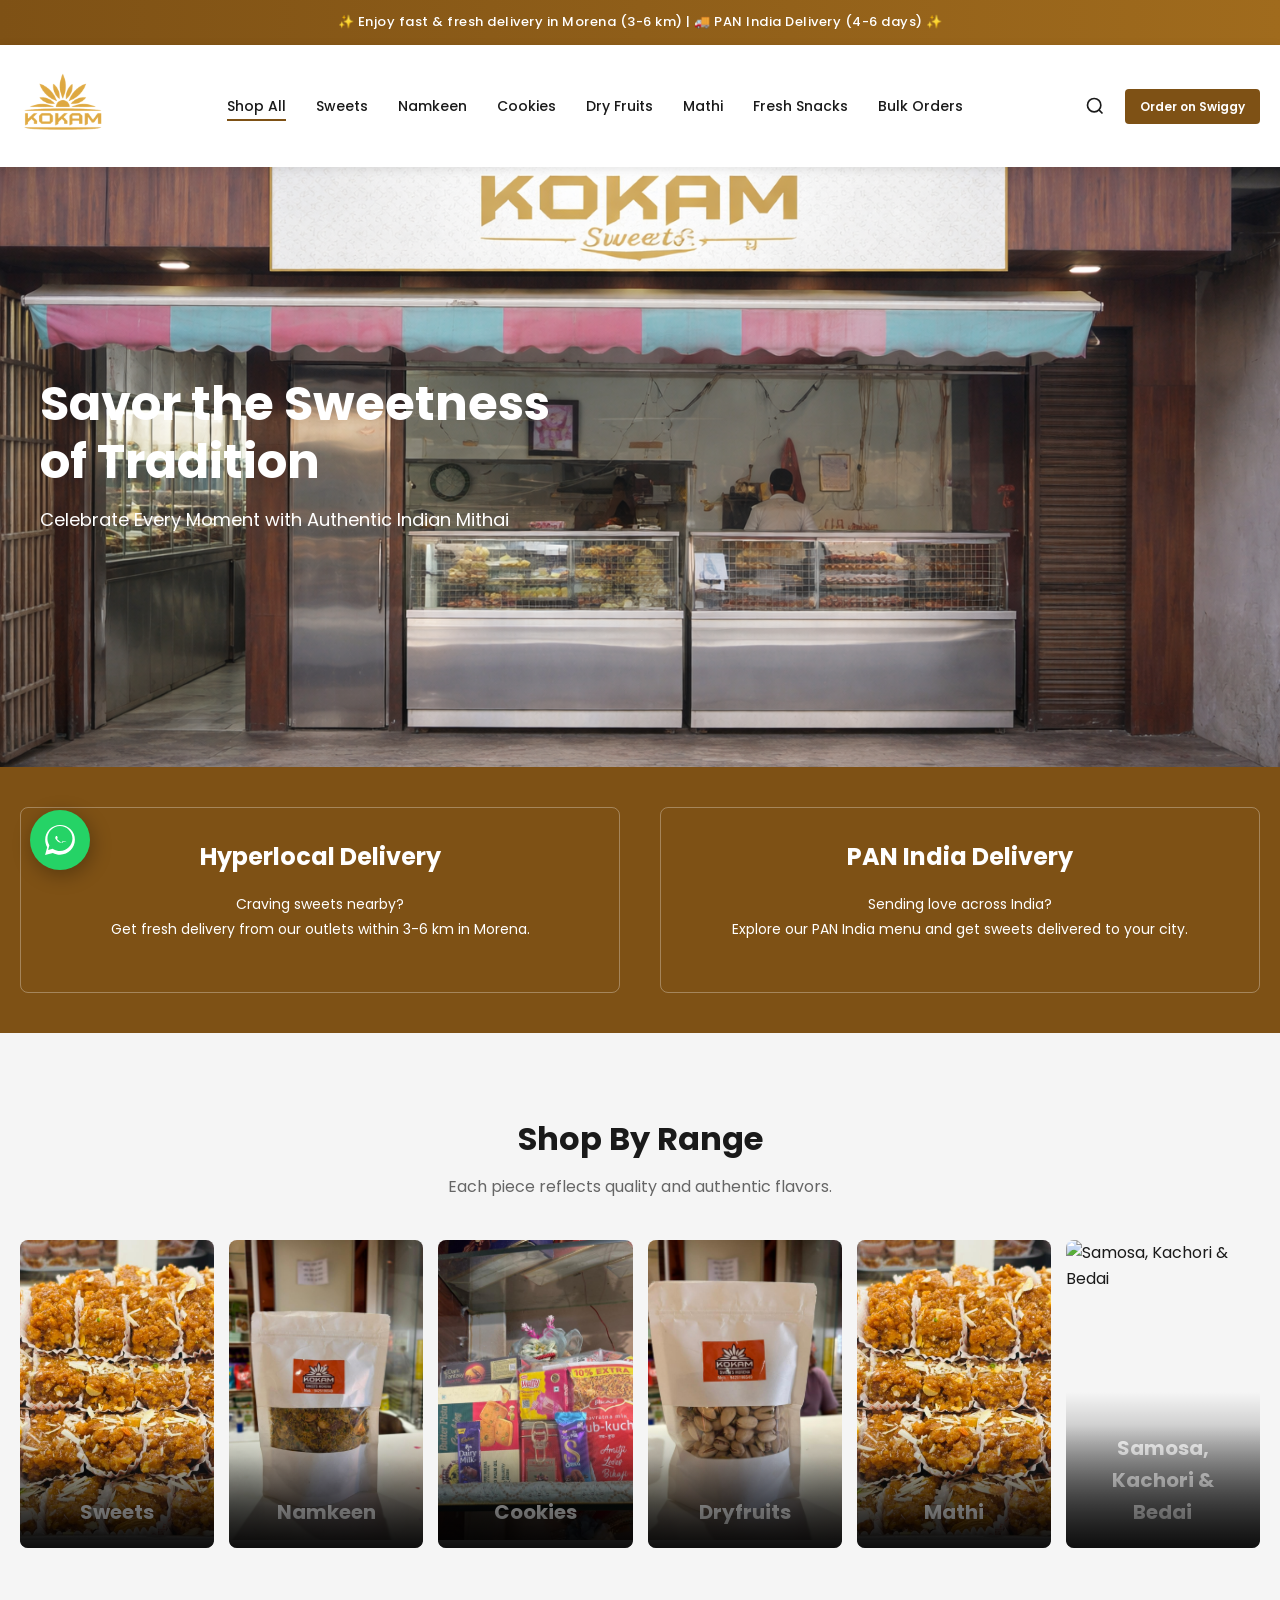
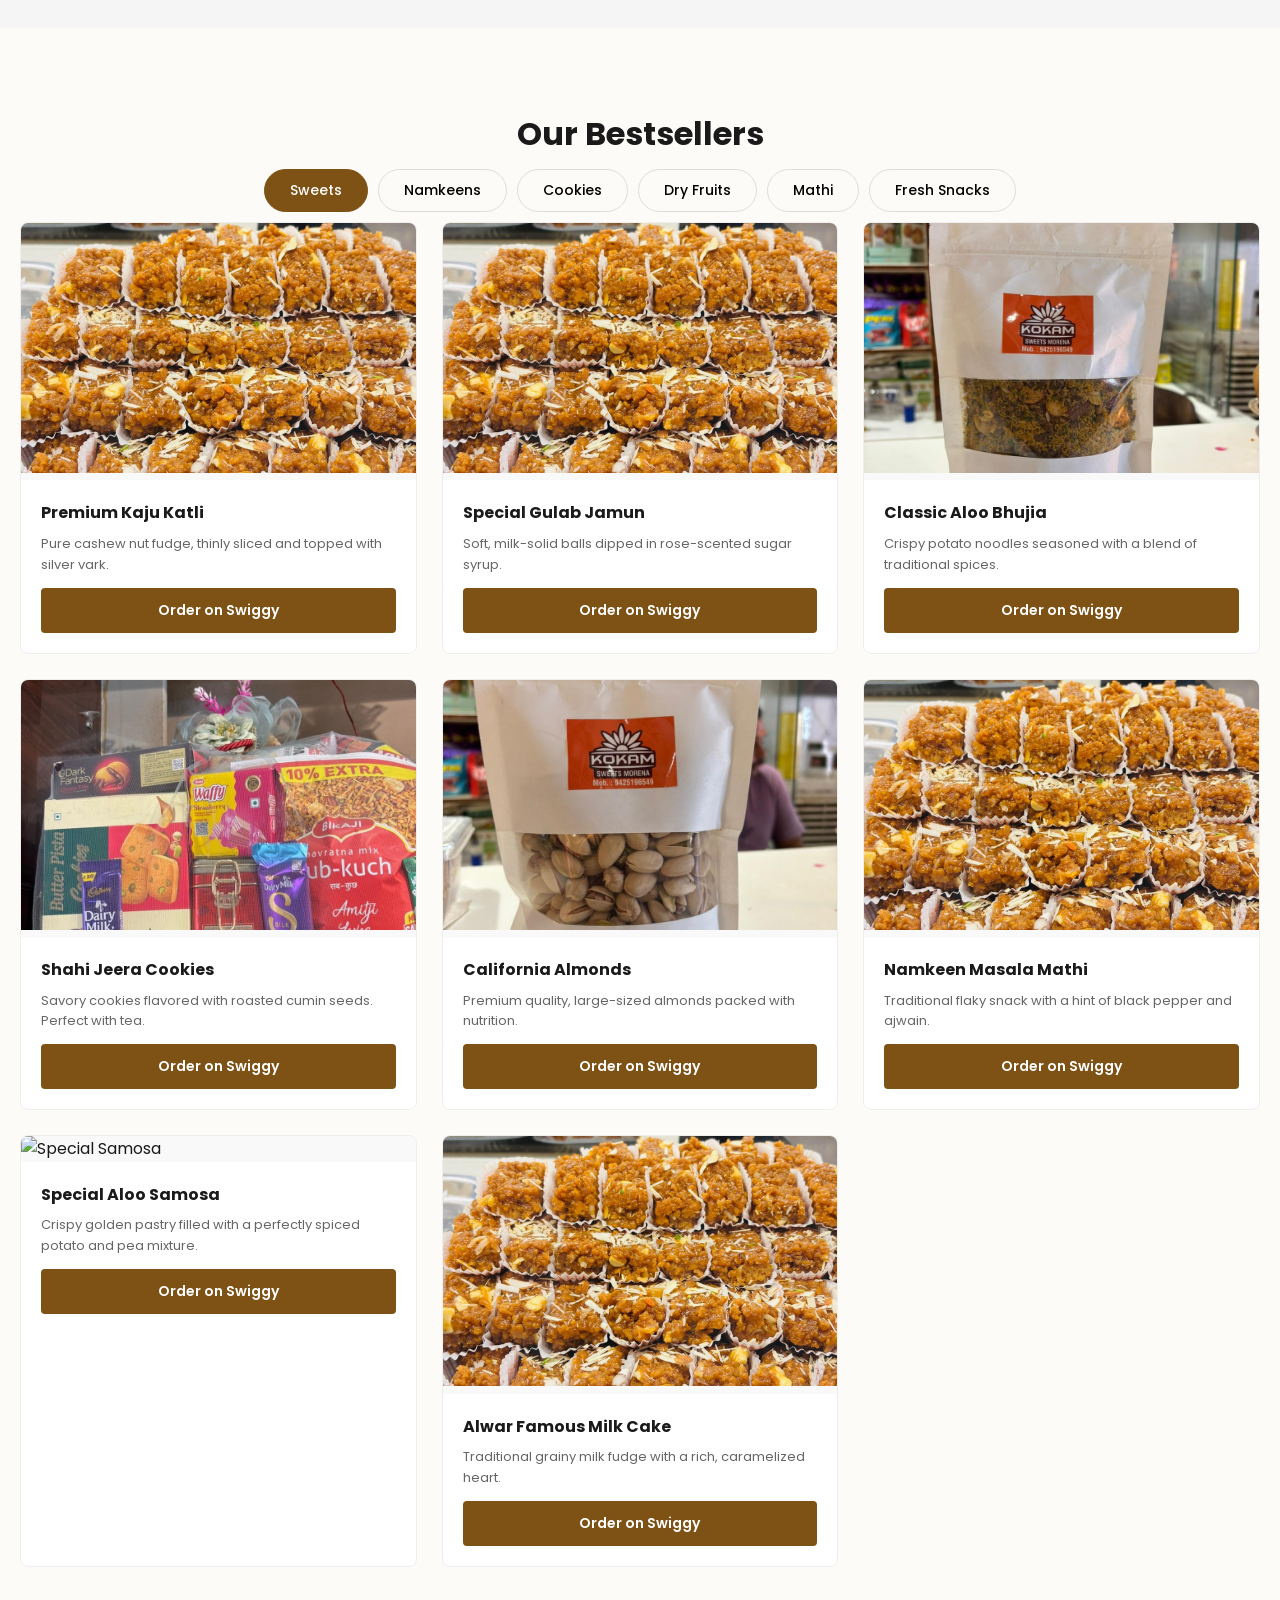
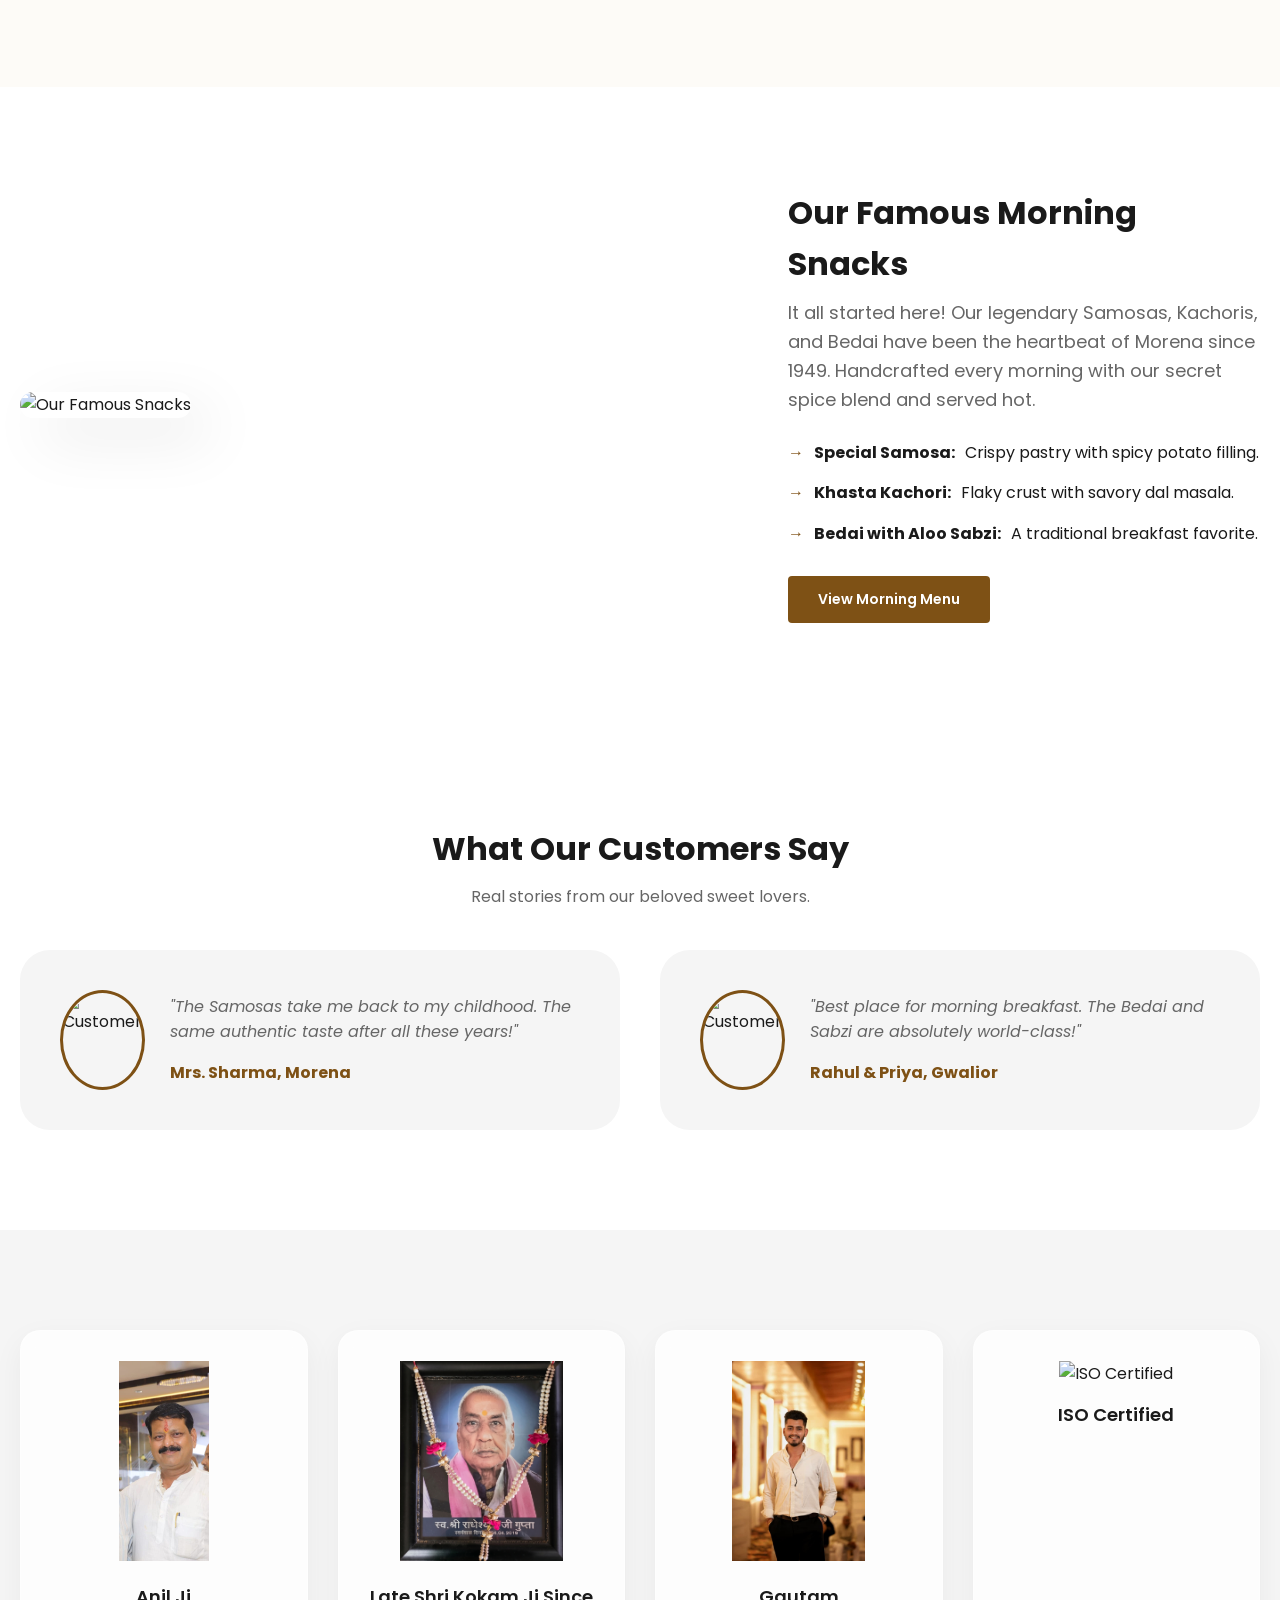
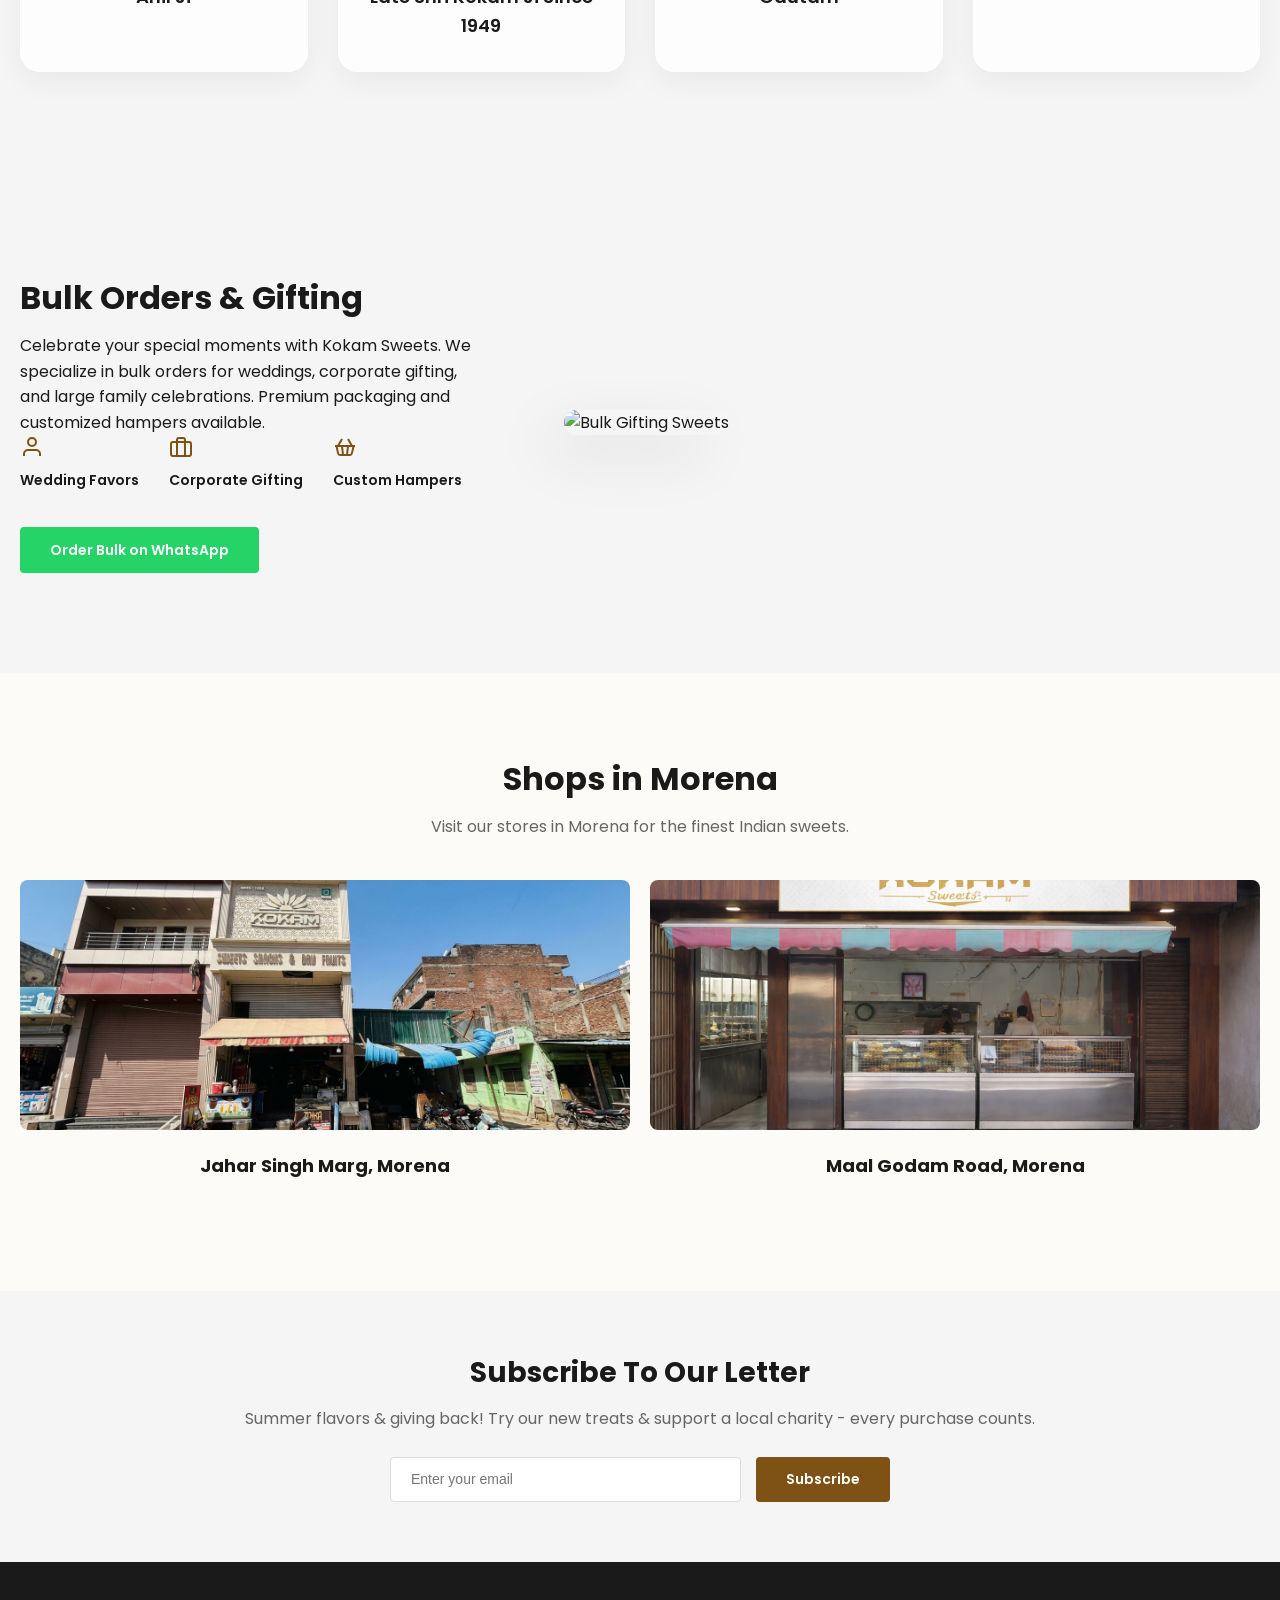
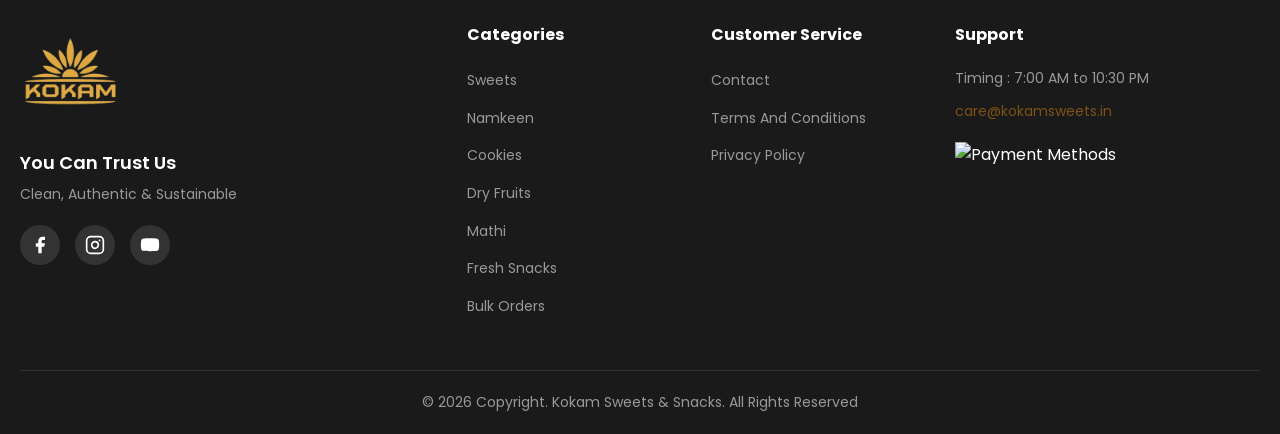
==== commit c0ba1d78: "SEO optimization: Added OG tags, Twitter Cards, Canonical links, Robots.txt, and Sitemap.xml" ====
--- a/index.html
+++ b/index.html
@@ -6,12 +6,72 @@
     <meta name="viewport" content="width=device-width, initial-scale=1.0">
     <title>Kokam Sweets & Snacks | Authentic Indian Flavors Since 1949</title>
     <meta name="description" content="Discover the legendary taste of Kokam Sweets. Famous for Samosas, Kachoris, and premium Mithai since 1949 in Morena. Order online via Swiggy.">
+    <link rel="canonical" href="https://kokamsweets.com/">
+    
+    <!-- Open Graph / Facebook -->
+    <meta property="og:type" content="website">
+    <meta property="og:url" content="https://kokamsweets.com/">
+    <meta property="og:title" content="Kokam Sweets & Snacks | Authentic Indian Flavors Since 1949">
+    <meta property="og:description" content="Discover the legendary taste of Kokam Sweets. Famous for Samosas, Kachoris, and premium Mithai since 1949 in Morena.">
+    <meta property="og:image" content="https://kokamsweets.com/banner1.png">
+
+    <!-- Twitter -->
+    <meta property="twitter:card" content="summary_large_image">
+    <meta property="twitter:url" content="https://kokamsweets.com/">
+    <meta property="twitter:title" content="Kokam Sweets & Snacks | Authentic Indian Flavors Since 1949">
+    <meta property="twitter:description" content="Discover the legendary taste of Kokam Sweets. Famous for Samosas, Kachoris, and premium Mithai since 1949 in Morena.">
+    <meta property="twitter:image" content="https://kokamsweets.com/banner1.png">
+
     <link rel="icon" type="image/png" href="Orange and White Traditional Elegant Indian Sweets Instagram Post.png">
     <link rel="stylesheet" href="styles.css">
     <link rel="preconnect" href="https://fonts.googleapis.com">
     <link rel="preconnect" href="https://fonts.gstatic.com" crossorigin>
     <link href="https://fonts.googleapis.com/css2?family=Poppins:wght@300;400;500;600;700&display=swap"
         rel="stylesheet">
+
+    <!-- Structured Data -->
+    <script type="application/ld+json">
+    {
+      "@context": "https://schema.org",
+      "@type": "LocalBusiness",
+      "name": "Kokam Sweets & Snacks",
+      "image": "https://kokamsweets.com/banner1.png",
+      "@id": "https://kokamsweets.com",
+      "url": "https://kokamsweets.com",
+      "telephone": "+919876543210",
+      "address": {
+        "@type": "PostalAddress",
+        "streetAddress": "Jiwaji Ganj",
+        "addressLocality": "Morena",
+        "addressRegion": "MP",
+        "postalCode": "476001",
+        "addressCountry": "IN"
+      },
+      "geo": {
+        "@type": "GeoCoordinates",
+        "latitude": 26.5019,
+        "longitude": 77.9911
+      },
+      "openingHoursSpecification": {
+        "@type": "OpeningHoursSpecification",
+        "dayOfWeek": [
+          "Monday",
+          "Tuesday",
+          "Wednesday",
+          "Thursday",
+          "Friday",
+          "Saturday",
+          "Sunday"
+        ],
+        "opens": "07:00",
+        "closes": "22:30"
+      },
+      "sameAs": [
+        "https://www.facebook.com/kokamsweets",
+        "https://www.instagram.com/kokamsweets"
+      ]
+    }
+    </script>
 </head>
 
 <body>
--- a/styles.css
+++ b/styles.css
@@ -1187,17 +1187,39 @@
 
 .nav-overlay {
     display: none;
-}
-
-@media (max-width: 992px) {
+}/* tablet and laptop responsiveness */
+@media (max-width: 1024px) {
+    .container {
+        width: 92%;
+    }
+
+    .hero-content h1 {
+        font-size: 38px;
+    }
+
+    .category-grid {
+        grid-template-columns: repeat(3, 1fr);
+        gap: 15px;
+    }
+
     .mobile-menu-btn {
+        display: flex;
+        flex-direction: column;
+        gap: 5px;
+        background: none;
+        border: none;
+        cursor: pointer;
+        padding: 5px;
+    }
+
+    .mobile-menu-btn span {
+        width: 25px;
+        height: 2px;
+        background-color: var(--primary-color);
         display: block;
-    }
-    
-    .header-content {
-        flex-wrap: wrap;
-    }
-    
+        transition: var(--transition);
+    }
+
     .nav {
         position: fixed;
         top: 0;
@@ -1205,43 +1227,25 @@
         width: 280px;
         height: 100vh;
         background-color: var(--white);
-        box-shadow: var(--shadow);
+        z-index: 1001;
+        padding: 80px 40px;
         transition: var(--transition);
-        z-index: 1001;
-        padding-top: 60px;
-    }
-    
+        box-shadow: -10px 0 30px rgba(0,0,0,0.1);
+    }
+
     .nav.active {
         right: 0;
     }
-    
+
     .nav-list {
-        display: flex;
         flex-direction: column;
-        gap: 0;
-        padding: 20px;
-    }
-    
-    .nav-list li {
-        border-bottom: 1px solid var(--border-color);
-    }
-    
-    .nav-link {
-        display: block;
-        padding: 15px 0;
-    }
-    
+        gap: 20px;
+    }
+
     .nav-close {
         display: block;
-        position: absolute;
-        top: 15px;
-        right: 15px;
-        background: none;
-        border: none;
-        font-size: 24px;
-        cursor: pointer;
-    }
-    
+    }
+
     .nav-overlay {
         display: none;
         position: fixed;
@@ -1252,149 +1256,84 @@
         background-color: rgba(0, 0, 0, 0.5);
         z-index: 1000;
     }
-    
+
     .nav-overlay.active {
         display: block;
     }
+
+    .bulk-content, .snacks-content {
+        gap: 40px;
+    }
 }
 
 @media (max-width: 768px) {
-    .hero-content {
-        padding: 20px;
-        max-width: 100%;
-    }
-    
-    .hero-content h1 {
-        font-size: 28px;
-    }
-    
-    .hero-content p {
-        font-size: 14px;
-    }
-    
     .category-grid {
+        grid-template-columns: repeat(2, 1fr);
+    }
+
+    .product-grid {
+        grid-template-columns: repeat(2, 1fr);
         gap: 15px;
     }
-    
-    .category-card {
-        padding: 15px;
-    }
-    
-    .category-card h3 {
-        font-size: 16px;
-    }
-    
-    .product-card {
-        padding: 15px;
-    }
-    
-    .product-info h3 {
-        font-size: 16px;
-    }
-    
-    .product-desc {
-        font-size: 13px;
-    }
-    
-    .product-price {
-        font-size: 14px;
+
+    .bulk-content, .snacks-content {
+        grid-template-columns: 1fr;
+        text-align: center;
+    }
+
+    .bulk-features {
+        justify-content: center;
     }
     
     .section-title {
-        font-size: 24px;
-    }
-    
-    .section-subtitle {
-        font-size: 14px;
-    }
-    
-    .features-grid,
-    .outlets-grid {
-        gap: 15px;
-    }
-    
-    .feature-card,
-    .outlet-card {
-        padding: 20px;
-    }
-    
-    .legacy-content {
-        padding: 20px;
-    }
-    
-    .legacy-text h2 {
-        font-size: 24px;
-    }
-    
-    .footer {
-        padding: 40px 0 20px;
-    }
-    
-    .footer-col {
-        padding: 15px 0;
-    }
-}
-
-@media (max-width: 576px) {
+        font-size: 26px;
+    }
+
+    .features-grid, .outlets-grid {
+        grid-template-columns: 1fr;
+    }
+
     .announcement-bar p {
         font-size: 11px;
-        padding: 8px 10px;
-    }
-    
-    .logo img {
-        height: 60px;
-    }
-    
-    .hero-slide {
-        height: 300px;
-    }
-    
-    .hero-content {
-        padding: 15px;
-    }
-    
-    .hero-content h1 {
-        font-size: 24px;
-        margin-bottom: 10px;
-    }
-    
-    .hero-content p {
-        font-size: 13px;
-        margin-bottom: 15px;
-    }
-    
-    .category-grid {
+    }
+}
+
+@media (max-width: 480px) {
+    .category-grid, .product-grid {
         grid-template-columns: 1fr;
-    }
-    
-    .product-grid {
-        grid-template-columns: 1fr;
-        gap: 15px;
-    }
-    
-    .product-card {
-        min-height: auto;
-    }
-    
-    .product-image img {
-        height: 200px;
-    }
-    
-    .section-title {
-        font-size: 20px;
     }
     
     .footer-grid {
         grid-template-columns: 1fr;
+        gap: 40px;
         text-align: center;
-        gap: 20px;
-    }
-    
+    }
+
     .footer-col h4 {
-        text-align: center;
-    }
-    
-    .footer-col ul li {
-        text-align: center;
+        margin-bottom: 20px;
+    }
+
+    .hero-content h1 {
+        font-size: 30px;
+    }
+
+    .btn-primary {
+        padding: 10px 20px;
+        font-size: 14px;
+    }
+
+    .header-content {
+        height: auto;
+        padding: 15px 0;
+        gap: 10px;
+    }
+
+    .logo img {
+        height: 60px;
+    }
+
+    .header-actions .btn-primary {
+        padding: 6px 12px;
+        font-size: 11px;
     }
 }
